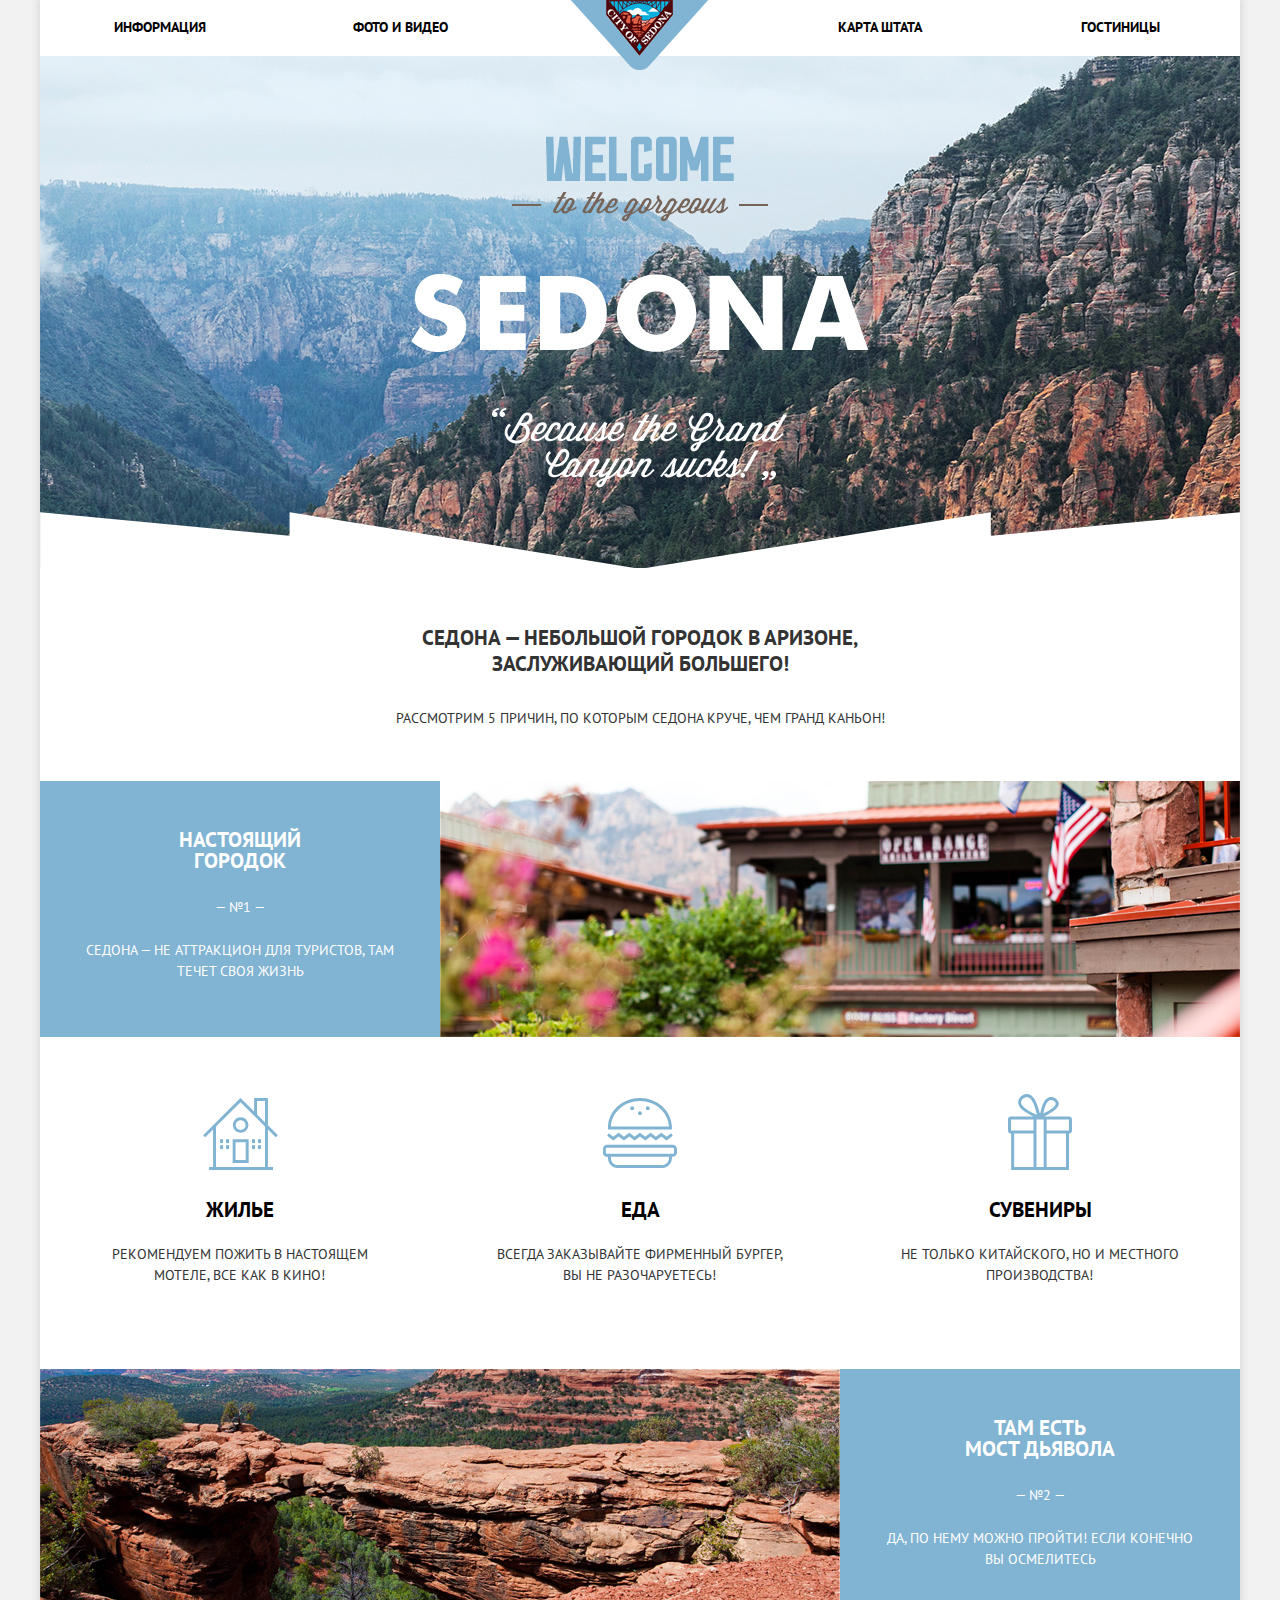
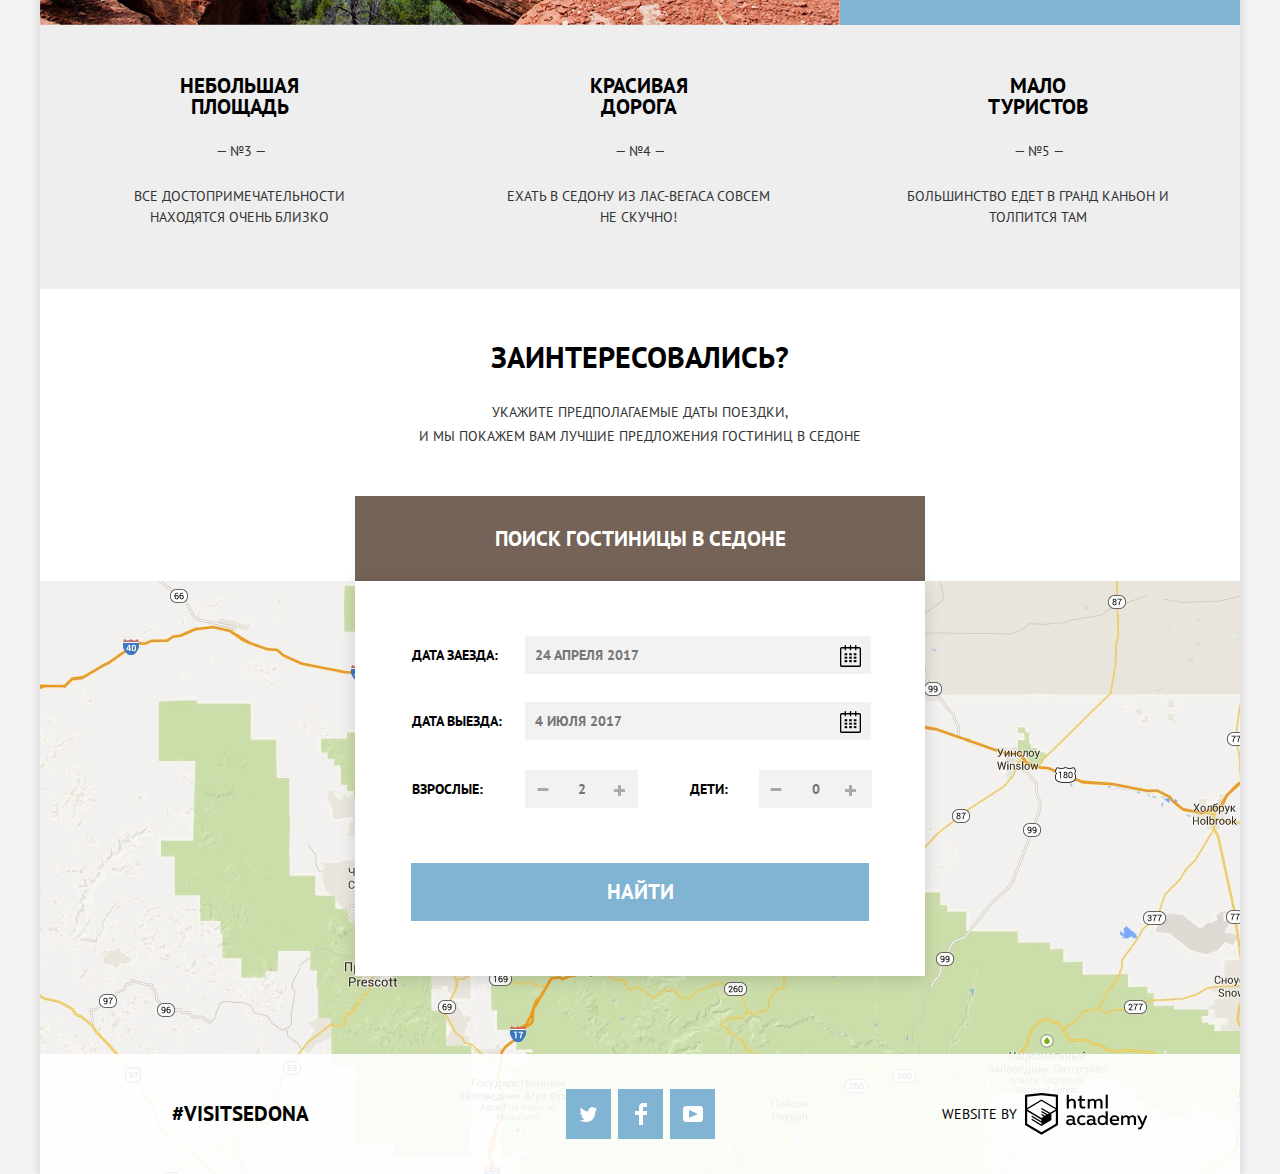
==== index.html @ ea25da1a "Пофиксил ошибки в оформлении контента." ====
<!DOCTYPE html>
<html lang="ru">
  <head>
    <meta charset="utf-8">
    <title>HTML Academy: Седона</title>
    <link href="css/normalize.css" rel="stylesheet">
    <link href="css/style.css" rel="stylesheet">
    <link href="https://fonts.googleapis.com/css?family=PT+Sans:400,700&amp;subset=cyrillic" rel="stylesheet">
  </head>
  <body>
    <div class="container">
      <header class="main-header">
        <div class="main-logo">
          <img src="img/logo.png" width="138" height="70" alt="Логотип">
        </div>
        <nav class="main-navigation">
          <ul class="navigation">
            <li><a href="information.html">Информация</a></li>
            <li><a href="photos-videos.html">Фото и видео</a></li>
            <li><a href="map-of-states.html">Карта штата</a></li>
            <li><a href="inner.html">Гостиницы</a></li>
          </ul>
        </nav>
      </header>


      <main>
        <h1 class="visually-hidden">Страница приветсвия города Седона</h1>
        <div class="welcome-page">
          <img src="img/main-background.jpg" width="1200" height="513" alt="Седона">
        </div>

        <div class="appeal">
          <p>Седона — небольшой городок в Аризоне,
            заслуживающий большего!</p>
          <p class="five-reasons">Рассмотрим 5 причин, по которым Седона круче, чем гранд каньон!</p>
        </div>

        <section class="features-item">
          <h2 class="visually-hidden">Достоинства города</h2>
          <div class="feature-text">
            <h2 class="title">Настоящий городок</h2>
            <span class="number">— №1 —</span>
            <p>Седона — не аттракцион для туристов, там течет своя жизнь</p>
          </div>
          <div class="feature-photo">
            <img src="img/district-photo.jpg" width="800" height="256" alt="Фото квартала">
          </div>
        </section>

        <section class="offer">
          <h2 class="visually-hidden">Предложения по проживанию в Седоне</h2>
          <ul class="offer-list">
            <li class="offer-item offer-item-living">
              <h2 class="title">Жилье</h2>
              <p class="recomended-item-text">Рекомендуем пожить в настоящем мотеле, все как в кино!</p>
            </li>
            <li class="offer-item offer-item-food">
              <h2 class="title">Еда</h2>
              <p class="recomended-item-text">Всегда заказывайте фирменный бургер, вы не разочаруетесь!</p>
            </li>
            <li class="offer-item offer-item-souvenir">
              <h2 class="title">Сувениры</h2>
              <p class="recomended-item-text">Не только китайского, но и местного производства! </p>
            </li>
          </ul>
        </section>

        <section class="features-item">
          <h2 class="visually-hidden">Достоинства города</h2>
          <div class="feature-photo">
            <img src="img/mountain.jpg" width="800" height="256" alt="Фото Каньона">
          </div>
          <div class="feature-text">
            <h2 class="title">Там есть<br> мост дьявола</h2>
            <span class="number">— №2 —</span>
            <p>Да, по нему можно пройти! Если конечно вы осмелитесь</p>
          </div>
        </section>

        <section class="feature-item-list">
          <h2 class="visually-hidden">Достоинства города</h2>
          <ul class="feature-list">
            <li class="feature-item">
              <h2 class="title">Небольшая площадь</h2>
              <span class="number">— №3 —</span>
              <p>Все достопримечательности находятся очень близко</p>
            </li>
            <li class="feature-item">
              <h2 class="title">Красивая дорога</h2>
              <span class="number">— №4 —</span>
              <p>Ехать в Седону из Лас-Вегаса совсем не скучно!</p>
            </li>
            <li class="feature-item">
              <h2 class="title">Мало туристов</h2>
              <span class="number">— №5 —</span>
              <p>Большинство едет в Гранд Каньон и толпится там</p>
            </li>
          </ul>
        </section>

        <section class="search-form">
          <h2 class="visually-hidden">Форма поиска гостиницы</h2>
          <div class="appeal-text">
            <span class="text">Заинтересовались?</span>
            <p class="date-for-search">
              Укажите предполагаемые даты поездки,<br> и мы покажем вам лучшие предложения гостиниц в Седоне
            </p>
          </div>
          <button class="search-button" type="submit">
            Поиск гостиницы в седоне
          </button>
          <form class="modal-form" action="http://echo.htmlacademy.ru" method="post">
            <label for="arrivel"><span class="arrivel-time"></span>Дата заезда:</label>
            <input type="text" name="arrivel-time" id="arrivel" placeholder="24 Апреля 2017">
            <label for="departure"><span class="departure-time"></span>Дата выезда:</label>
            <input type="text" name="departure-time" id="departure" placeholder="4 Июля 2017">
            <label for="adults"><span class="minus"></span><span class="plus"></span>Взрослые:</label>
            <input class="field-number" type="text" name="adults" id="adults" placeholder="2">
            <label for="children"><span class="minus children-minus"></span><span class="plus children-plus"></span>Дети:</label>
            <input class="field-number" type="text" name="children" id="children" placeholder="0">
            <button class="modal-button" type="submit">Найти</button>
          </form>
        </section>
      </main>


      <footer class="footer-page">
        <section class="footer-content">
          <h2 class="visually-hidden">Информация о нас</h2>
          <div class="map">
            <img src="img/map.jpg" width="1200" height="512" alt="Карта местоположения">
          </div>
          <div class="footer-social">
            <span class="hashtag">
              <a href="#">#VISITSEDONA</a>
            </span>
            <ul class="footer-social-list">
              <li class="social-button social-button-twitter">
                <a href="#">
                  <span class="visually-hidden">Твитер</span>
                </a></li>
              <li class="social-button social-button-facebook">
                <a href="#">
                  <span class="visually-hidden">Фейсбук</span>
                </a>
              </li>
              <li class="social-button social-button-youtube">
                <a href="#">
                  <span class="visually-hidden">Ютьюб</span>
                </a>
              </li>
            </ul>
            <div class="footer-copyright">
              <span class="copyright">website by</span>
              <a class="footer-logo" href="http://htmlacademy.ru"></a>
            </div>
          </div>
        </section>
      </footer>
    </div>
  </body>
</html>
---- css/style.css ----
body{
  margin: 0 auto;
  padding: 0;
  min-width: 1280px;

  font-size: 14px;
  line-height: 21px;
  color: #333333;
  font-weight: 400;
  font-family: "PT Sans", "Arial", sans-serif;
  text-transform: uppercase;

  background-color: #f2f2f2;
}

.container{
  margin: 0 auto;
  width: 1200px;

  background-color: #ffffff;
  box-shadow: 0 0 8px 2px rgba(0 ,0, 0, 0.1);
}

.title{
  font-size: 21px;
  color: #000000;
  font-weight: 700;
  font-family: "PT Sans", "Arial", sans-serif;
}

.visually-hidden{
  display: none;
}

img{
  width: 100%;
  height: auto;
}

.main-header{
  position: relative;
}

.main-logo{
  position: absolute;
  left: 50%;
  margin-left: -69px;
  z-index: 10;
}

.main-navigation{
  line-height: 26px;
  font-weight: 700;
}

.navigation{
  display: flex;
  margin: 0;
  padding: 0;

  list-style: none;
}

.navigation li{
  width: 20%;
  padding: 14px 0 16px;

  text-align: center;
}

.navigation li:nth-child(2){
   margin-right: 20%;
}

.navigation a{
  color: #000000;
  text-decoration: none;
}

.navigation a:hover{
  color: #81b3d2;
}

.navigation a:active{
  color: rgba(0, 0, 0, 0.3);
}

.welcome-page{
  position: relative;
  margin-bottom: 56px;
}

.welcome-page::before{
  position: absolute;
  content: "";
  width: 1200px;
  height: 57px;
  bottom: 0px;

  background-image: url("../img/background-main-mask.png");
  background-repeat: no-repeat;
}

.welcome-page img{
  display: block;
}

.appeal{
  width: 500px;
  margin: auto;

  font-size: 21px;
  line-height: 26px;
  font-weight: 700;
  text-align: center;
}

.appeal p{
  margin-bottom: 28px;
}

.appeal p:nth-child(2){
  margin-bottom: 50px;
}

.five-reasons{
  font-size: 14px;
  font-weight: 400;
}

.features-item{
  display: flex;
}

.feature-text{
  width: 400px;
  margin: 0 auto;

  font: inherit;
  color: #ffffff;
  text-align: center;

  background-color: #81b3d2;
  border-top: 1px solid transparent;
  border-bottom: 1px solid transparent;
}

.feature-text h2{
  margin-top: 47px;
  margin-left: 122px;
  margin-right: 122px;
  color: #ffffff;
}

.feature-text .number{
  display: inline-block;
  margin-top: 9px;
}

.feature-text p{
  margin-top: 22px;
  margin-left: 45px;
  margin-right: 45px;
}

.feature-photo img{
  display: block;
}

.feature-item-list{
  border: 1px solid transparent;
}

.offer-list{
  display: flex;
  justify-content: space-between;

  margin: 0;
  padding: 0;

  list-style: none;

}

.offer-item{
  width: 400px;
  text-align: center;
}

.offer-item h2{
  margin-top: 162px;
  margin-bottom: 24px;
}

.offer-item p{
  margin-bottom: 83px;
  margin-left: 54px;
  margin-right: 55px;
}

.offer-item-living{
  background-image: url("../img/offer-item-housing.svg");
  background-repeat: no-repeat;
  background-position: center 61px;
}

.offer-item-food{
  background-image: url("../img/offer-item-food.svg");
  background-repeat: no-repeat;
  background-position: center 61px;
}

.offer-item-souvenir{
  background-image: url("../img/offer-item-souvenir.svg");
  background-repeat: no-repeat;
  background-position: center 57px;
}

.feature-item-list{
  background-color: #eeeeee;
}

.feature-list{
  display: flex;
  margin: 0;
  padding: 0;
  list-style: none;
  text-align: center;
}

.feature-item{
  width: 400px;
}

.feature-item h2{
  margin-top: 49px;
  margin-bottom: 24px;
  margin-left: 128px;
  margin-right: 130px;
}

.feature-item p{
  margin-top: 24px;
  margin-bottom: 60px;
  margin-left: 62px;
  margin-right: 65px;
}

.search-form{
  position:relative;
}

.appeal-text{
  width: 500px;
  margin: 0 auto;
  padding-top: 50px;

  line-height: 24px;
  text-align: center;
}

.appeal-text .text{
  color: #000000;
  font-size: 30px;
  line-height: 36px;
  font-weight: 700;
}

.appeal-text p{
  margin-top: 25px;
  margin-bottom: 48px;
}

.search-button{
  width: 570px;
  margin-left: 315px;
  margin-right: 315px;
  padding-top: 32px;
  padding-bottom: 32px;

  color: #ffffff;
  font: inherit;
  font-size: 21px;
  font-weight: 700;
  text-transform: uppercase;

  border: none;
  background-color: #766357;
  cursor: pointer;
}

.search-button:hover{
  background-color: #604e43;
}

.search-button:active{
  color: rgba(255, 255, 255, 0.3);

  background-color: #503e33;
}

.modal-form{
  position: absolute;
  left: 315px;
  z-index: 10;
  width: 570px;
  margin: 0 auto;

  color: #000000;
  line-height: 26px;
  font-weight: 700;

  background-color: #ffffff;
  box-shadow: 0 3px 15px 0 rgba(0, 0, 0, 0.15);
}

.modal-form input{
  box-sizing: border-box;
  width: 346px;
  height: 38px;
  padding: 5px 45px 6px 10px;
  font-size: 14px;
  color: #000000;
  font-weight: 700;
  line-height: 26px;
  font-family: "PT Sans", "Arial", sans-serif;
  text-transform: uppercase;

  border: none;
  background-color: #f2f2f2;

}

.modal-form input:hover{
  background-color: #ebebeb;
}

.modal-form input:focus{
  outline: 2px solid #e5e5e5;
  background-color: #ffffff;
}

.modal-form .field-number{
  width: 113px;
  padding-right: 37px;
  padding-left: 37px;
  text-align: center;
}

.modal-form label{
  box-sizing: border-box;
  position: relative;
  display: inline-block;
  width: 109px;

  margin-left: 57px;
}

.modal-form label:nth-of-type(4){
  width: 65px;
  margin-left: 48px;

}

.modal-form input:nth-of-type(1){
  margin-top: 55px;
  margin-bottom: 28px;
}

.modal-form input:nth-of-type(4){
  margin-top: 30px;
  margin-bottom: 55px;
}

.minus{
  position: absolute;
  top: 12px;
  left: 125px;
  display: inline-block;
  width: 13px;
  height: 13px;

  background-image: url("../img/minus.png");
  background-repeat: no-repeat;
  cursor: pointer;
}

.plus{
  position: absolute;
  top: 9px;
  left: 202px;
  display: inline-block;
  width: 13px;
  height: 13px;

  background-image: url("../img/plus.png");
  background-repeat: no-repeat;
  cursor: pointer;
}

.minus:hover{
  background-image: url("../img/minus-hover.png");
  background-repeat: no-repeat;
}

.plus:hover{
  background-image: url("../img/plus-hover.png");
  background-repeat: no-repeat;
}

.minus:active{
  background-image: url("../img/minus-active.png");
  background-repeat: no-repeat;
}

.plus:active{
  background-image: url("../img/plus-active.png");
  background-repeat: no-repeat;
}

.children-minus{
  left: 80px;
}

.children-plus{
  left: 155px;
}

.modal-button{
  width: 458px;
  height: 58px;
  margin-left: 56px;
  margin-right: 55px;
  margin-bottom: 55px;
    
  color: #ffffff;
  font: inherit;
  font-size: 21px;
  line-height: 26px;
  font-weight: 700;
  text-transform: uppercase;
  text-align: center;

  border: none;
  background-color: #81b3d2;
  cursor: pointer;
}

.modal-button:hover{
  background-color: #669ec0;
}

.modal-button:active{
  color: rgba(255, 255, 255, 0.3);
  background-color: #5496bd;
}

.arrivel-time,
.departure-time{
  position: absolute;
  display: inline-block;
  width: 23px;
  height: 23px;
  left: 428px;
  top: 15%;

  background-image: url("../img/calendar.svg");
  background-repeat: no-repeat;
  cursor: pointer;
}

.arrivel-time:hover,
.departure-time:hover{
  background-image: url("../img/calendar-hover.svg");
  background-repeat: no-repeat;
}

.arrivel-time:active,
.departure-time:active{
  background-image: url("../img/calendar-active.svg");
  background-repeat: no-repeat;
}


.footer-content{
  position: relative;
  line-height: 26px;
}

.map img{
  display: block;
}

.footer-social{
  position: absolute;
  bottom: 0;
  width: 1200px;
  display: flex;
  padding-top: 35px;
  padding-bottom: 35px;

  background-color: rgba(255, 255, 255, 0.9);
}

.footer-social-inner{
  position: static;
}

.hashtag{
  padding-top: 12px;
  margin-left: 132px;
}

.hashtag a{
  color: #000000;
  font-size: 21px;
  font-weight: 700;
  text-decoration: none;
}

.footer-social-list{
  display: flex;
  margin: 0;
  padding: 0;
  margin-left: 257px;

  text-align: center;
  list-style: none;
}

.social-button{
  width: 45px;
  height: 50px;

  background-color: #81b3d2;
  cursor: pointer;
}

.social-button-twitter{
  background-image: url("../img/twitter-icon.svg");
  background-repeat: no-repeat;
  background-position: 50% 50%;
}

.social-button-facebook{
  margin-left: 7px;
  background-image: url("../img/fb-icon.svg");
  background-repeat: no-repeat;
  background-position: 50% 50%;
}

.social-button-youtube{
  margin-left: 7px;
  background-image: url("../img/youtube-icon.svg");
  background-repeat: no-repeat;
  background-position: 50% 50%;
}

.social-button:hover{
  background-color: #669ec0;
}

.social-button-twitter:active{
  background-color: #5496bd;
  background-image: url("../img/twitter-icon-push.svg");
  background-repeat: no-repeat;
  background-position: 50% 50%;
}

.social-button-facebook:active{
  background-color: #5496bd;
  background-image: url("../img/fb-icon-push.svg");
  background-repeat: no-repeat;
  background-position: 50% 50%;
}

.social-button-youtube:active{
  background-color: #5496bd;
  background-image: url("../img/youtube-icon-push.svg");
  background-repeat: no-repeat;
  background-position: 50% 50%;
}

.footer-copyright{
  display: flex;
  margin-left: 227px;

  align-items: center;
}

.footer-social-list a{
  margin-right: 10px;

  color: #000000;
  text-decoration: none;
}

.copyright{
  display: inline-block;

  color: #000000;
  font-size: 14px;
}

.footer-logo{
  display: inline-block;
  width: 122px;
  height: 42px;
  margin-left: 8px;

  background-image: url("../img/logo-footer.svg");
  background-repeat: no-repeat;
}

.footer-logo:hover{
  background-image: url("../img/logo-footer-hover.svg");
  background-repeat: no-repeat;
}

.footer-logo:active{
  background-image: url("../img/logo-footer-active.svg");
  background-repeat: no-repeat;
}

.main-navigation-current{
  color: #766357;
}

.filter-form{
  display: flex;
  padding-top: 27px;

  color: #ffffff;

  background-color: #47769f;
  background-image: url("../img/filter-background.jpg");
  background-position: 0 0;
  background-repeat: no-repeat;
}

.filter{
  margin: 0;
  padding: 0;
  margin-bottom: 7px;
    
  border: none;
}

.filter-infrasructure{
  width: 155px;
  margin-left: 71px;
}

.filter-living{
  width: 155px;
  margin-left: 100px;
}

.filter-price{
  width: 320px;
  margin-left: 330px;
}

.filter ul{
  margin: 0;
  padding: 0;
  margin-top: 10px;
/* margin-bottom: 28px;*/

  list-style: none;
}

.filter-infrastructure-option{
  position: relative;
  margin-bottom: 21px;
}

.filter-infrastructure-option input[type="checkbox"]{
  display: none;
}

.filter-infrastructure-option label{
  display: inline-block;
  height: 25px;
  padding-left: 40px;
  
  background-image: url("../img/checkbox-off.svg");
  background-repeat: no-repeat;
    
  cursor: pointer;
}

.filter-infrastructure-option input[type="checkbox"]:checked + label{
  background-image: url("../img/checkbox-on.svg");
  background-repeat: no-repeat;
}

.filter-infrastructure-option input[disabled] + label{
  background-image: url("../img/checkbox-off-disabled.svg");
  background-repeat: no-repeat; 
}

.filter-title{
  margin-bottom: 14px;
  font-size: 16px;
  font-weight: 700;
}

.filter-price .filter-title{
    margin-bottom: 10px;
}

.range-max-min{
  box-sizing: border-box;
  width: 318px;
  height: 36px;
  margin-bottom: 17px;
  font-size: 0;

  border: 2px solid #ffffff;
  border-radius: 2px;
    
  background-image: url("../img/range-line-border.png");
  background-repeat: no-repeat;
  background-position: center center;
}

.range-max-min label{
  box-sizing: border-box;
  width: 90px;
  padding-left: 64px;
  padding-right: 5px;
  text-transform: uppercase;
  font-size: 14px;
  line-height: 21px;
  color: #ffffff;
  font-family: "PT Sans", "Arial", sans-serif;

  cursor: pointer;
}

.range-max-min label:nth-of-type(2){
  padding-left: 55px;
}

.range-max-min input{
  box-sizing: border-box;
  width: 70px;
  height: 36px;
  padding-right: 8px;

  font-size: 14px;
  line-height: 21px;
  color: #ffffff;
  font-family: "PT Sans", "Arial", sans-serif;

  background-color: transparent;
  border: none;
  outline: none;
}

.range-control{
  position: relative;
  margin-top: 21px;
}

.range-line-full{  
  height: 2px;

  background-color: rgba(255, 255, 255, 0.3);
}

.range-line{
  width: 252px;
  height: 2px;

  background-color: #ffffff; 
}

.range-toggle{
  position: absolute;
  top: -9px;  
  width: 4px;
  height: 4px;
   
  background-color: #ababab;
  border: 8px solid #ffffff;
  border-radius: 50%;
  box-shadow: 0 2px 1px 0 rgda(0, 1, 1, 0.2);
  
  cursor: pointer;
}

.range-toggle-max{
  left: 252px;
}

.range-toggle-min:hover{
  top: -10px;
    
  border: 9px solid #ffffff;
}

.range-toggle-max:hover{
  top: -10px;
    
  border: 9px solid #ffffff;
}

.range-button{
  width: 137px;
  height: 36px;
  margin-left: 84px;
  margin-top: 31px;
  font-size: 14px;
  line-height: 21px;
  color: #ffffff;
  text-transform: uppercase;
  border-radius: 2px;
  cursor: pointer;

  border: 2px solid #ffffff;
  background-color: transparent;
}

.range-button:hover{
  color: #000000;

  background-color: #ffffff;
}

.founded{
  margin-right: 45px;
  color: #000000;
  font-size: 21px;
  line-height: 26px;
  font-weight: 700;
}

.sorting{
  display: flex;
  padding-top: 30px;
  padding-bottom: 16px;
  padding-left: 71px;
  padding-right: 70px;
}

.sort{
  margin-right: 39px;
  color: #000000;
  font-size: 12px;
  line-height: 18px;
}

.sorting-list{
  width: 290px;
  padding: 0;
  margin-top: 5px;
  margin-right: 453px;
    
  list-style: none;
}

.sorting-list li{
  display: inline-block;
  margin-right: 29px;
}

.sorting-list a{
  font-size: 12px;
  line-height: 18px;
  color: rgba(0, 0, 0, 0.3);
  text-decoration: none;

  border-bottom: 1px dashed #000000;
}

.sorting-list a:hover{
  color: #81b3d2;
  border-bottom: 1px dashed #81b3d2;
}

.sorting-list a:active{
  color: #000000;

  border: none;
}

.sorting-option-current{
  color: #81b3d2;
  font-size: 12px;
  line-height: 18px;
}

.arrows{
  margin-top: 10px;
  font-size: 7px;
  line-height: 8px;
}

.arrow-up,
.arrow-down{
  display: inline-block;
  width: 13px;
  height: 13px;
}

.arrow-up{
  margin-right: 7px;
  background-image: url("../img/icon-up-dir.svg");
  background-repeat: no-repeat;
  cursor: pointer;
}

.arrow-up:hover{
  background-image: url("../img/icon-up-dir-hover.svg");
  background-repeat: no-repeat;
}

.arrow-up:active{
  background-image: url("../img/icon-up-dir-active.svg");
  background-repeat: no-repeat;
}

.arrow-down-active{
  background-image: url("../img/icon-down-dir-active.svg");
  background-repeat: no-repeat;
}

.result-info{
  display: flex;
  padding: 30px 70px 30px 72px;
  border-bottom:1px solid #f2f2f2;
}

.result-description{
  display: flex;
  flex-direction: column;
  margin-right: 522px;
}

.housing span:first-child{
  display: inline-block;
  width: 112px;
}

.rating{
  display: flex;
  flex-direction: column;
  justify-content: space-between;
}

.rating p{
  text-align: center;
}

.rating-stars{
  margin-left: 3px;
  width: 110px;
  text-align: right;
}

.rating-stars span{
  display: inline-block;
  width: 20px;
  height: 20px;


  background-image: url("../img/icon-star.svg");
  background-repeat: no-repeat;
}

.result-photo img{
  display: block;
}

.result-photo{
  margin-right: 30px;
}

.top-line{
  border-top:1px solid #f2f2f2;
}

.hotel-name{
  margin-top: -5px;
  margin-bottom: 7px;
  font-size: 21px;
  line-height: 26px;
  font-weight: 700;

  cursor: pointer;
}

.hotel-name:hover{
  color: #81b3d2;
}

.hotel-name:active{
  color: rgba(0, 0, 0, 0.3);
}
.result-button{
  margin-top: 14px;
  font: inherit;
  color: #ffffff;
  font-weight: 700;
  text-transform: uppercase;

  border: none;
  cursor: pointer;
}

.more-detailed-button{
  margin-right: 2px;
  width: 110px;
  height: 27px;
  background-color: #81b3d2;
}

.more-detailed-button:hover{
  background-color: #669ec0;
}

.more-detailed-button:active{
  color: rgba(255, 255, 255, 0.3);
  background-color: #5496bd;
}

.book-it-button{
  width: 142px;
  height: 27px;
  background-color: #766357;
}

.book-it-button:hover{
  background-color: #604e43;
}

.book-it-button:active{
  color: rgba(255, 255, 255, 0.3);
  background-color: #503e33;
}

.rating-output{
  margin: 0;
  padding-top: 4px;
  padding-bottom: 4px;
    
  color: #666666;

  background-color: #f2f2f2;
}
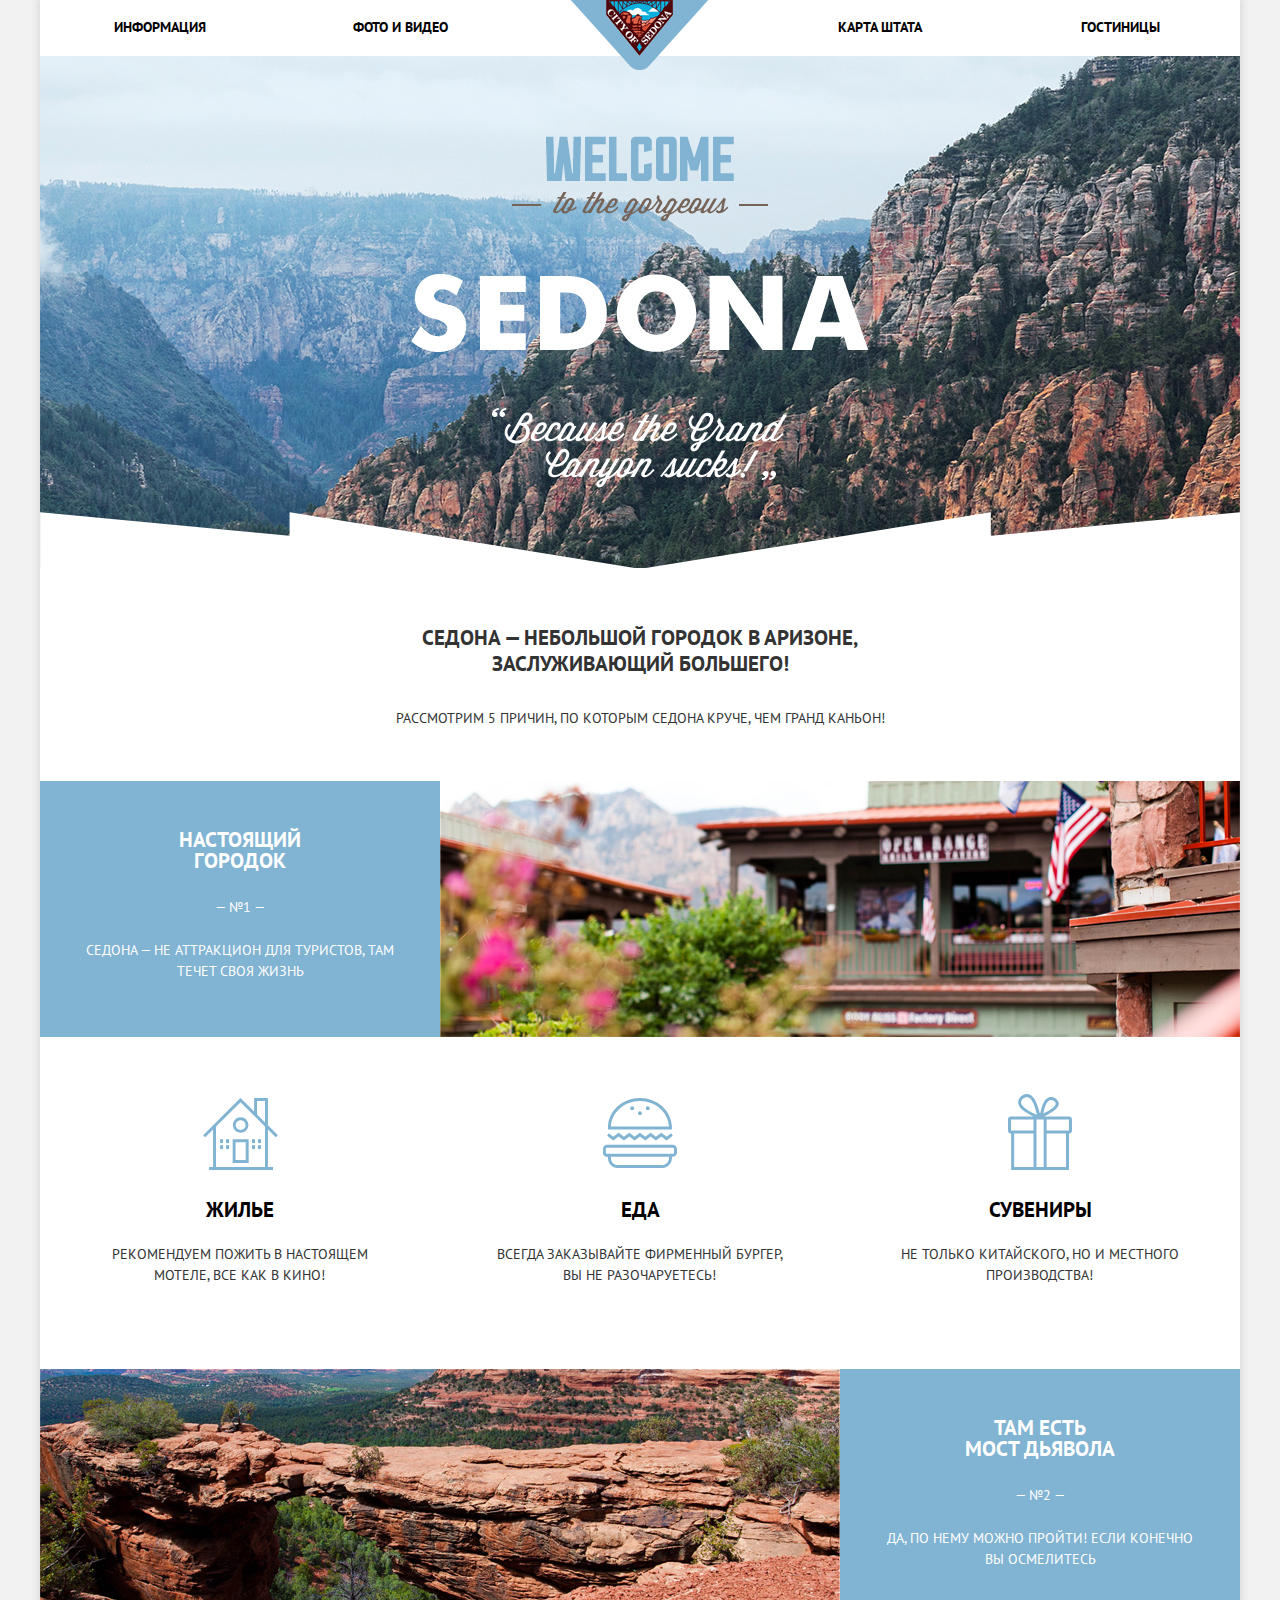
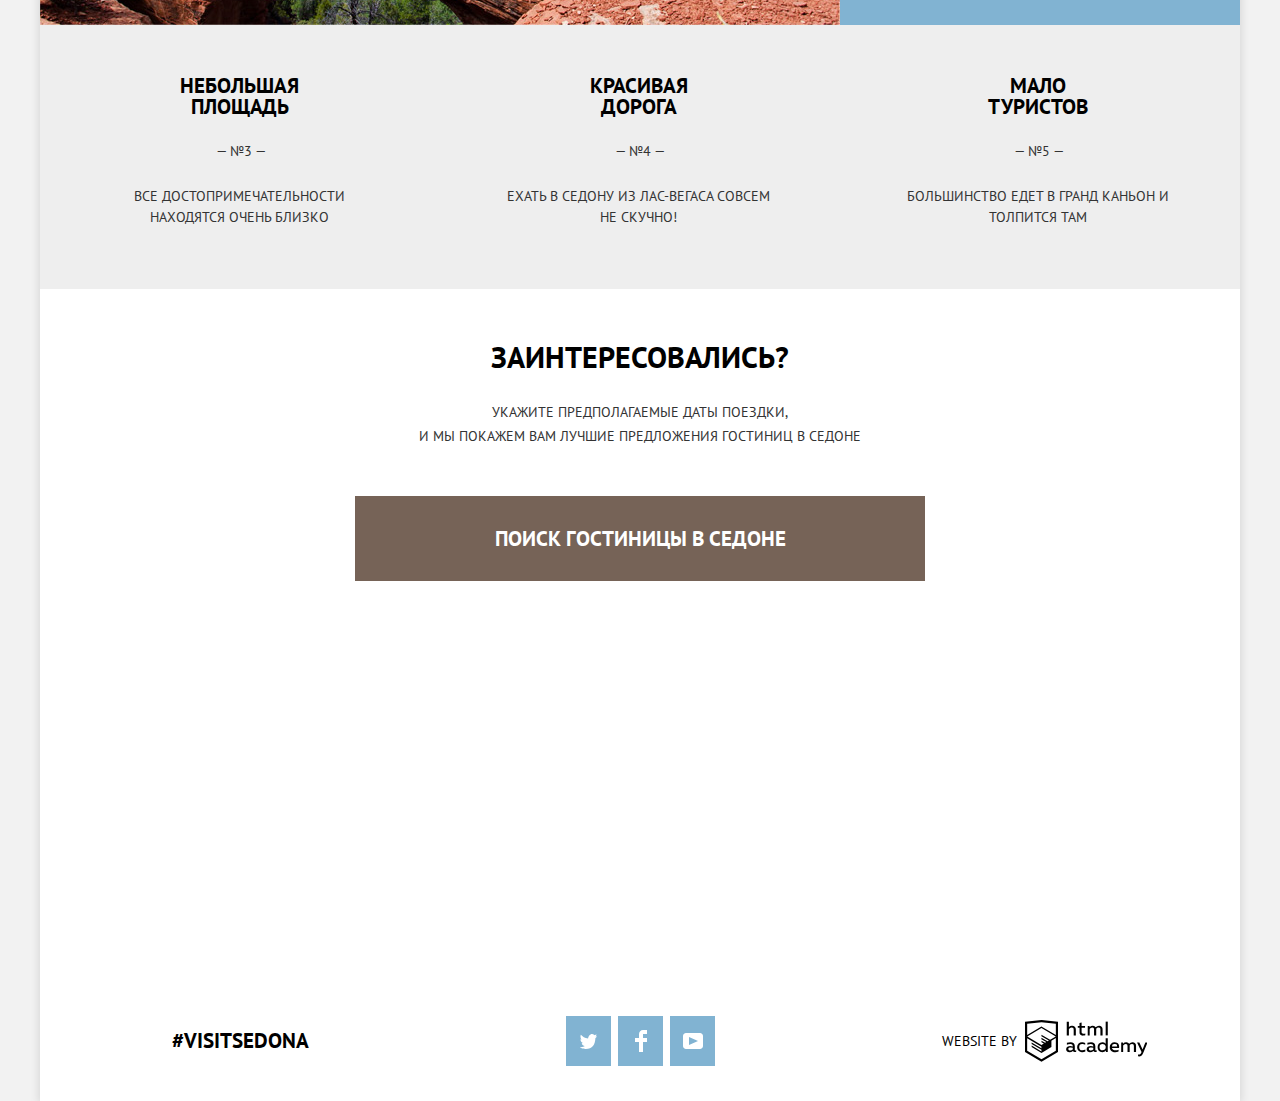
==== commit 9fcea8b3: "Оживление формы." ====
--- a/index.html
+++ b/index.html
@@ -4,8 +4,8 @@
     <meta charset="utf-8">
     <title>HTML Academy: Седона</title>
     <link href="css/normalize.css" rel="stylesheet">
+    <link href="https://fonts.googleapis.com/css?family=PT+Sans:400,700&amp;subset=cyrillic" rel="stylesheet">
     <link href="css/style.css" rel="stylesheet">
-    <link href="https://fonts.googleapis.com/css?family=PT+Sans:400,700&amp;subset=cyrillic" rel="stylesheet">
   </head>
   <body>
     <div class="container">
@@ -107,7 +107,7 @@
               Укажите предполагаемые даты поездки,<br> и мы покажем вам лучшие предложения гостиниц в Седоне
             </p>
           </div>
-          <button class="search-button" type="submit">
+          <button class="search-button" type="search">
             Поиск гостиницы в седоне
           </button>
           <form class="modal-form" action="http://echo.htmlacademy.ru" method="post">
@@ -129,7 +129,8 @@
         <section class="footer-content">
           <h2 class="visually-hidden">Информация о нас</h2>
           <div class="map">
-            <img src="img/map.jpg" width="1200" height="512" alt="Карта местоположения">
+            <iframe src="https://www.google.com/maps/embed?pb=!1m18!1m12!1m3!1d705439.1175289777!2d-112.11779517919268!3d34.78065554983037!2m3!1f0!2f0!3f0!3m2!1i1024!2i768!4f13.1!3m3!1m2!1s0x872da132f942b00d%3A0x5548c523fa6c8efd!2z0KHQtdC00L7QvdCwLCDQkNGA0ZbQt9C-0L3QsCA4NjMzNiwg0KHQv9C-0LvRg9GH0LXQvdGWINCo0YLQsNGC0Lgg0JDQvNC10YDQuNC60Lg!5e0!3m2!1suk!2sua!4v1504711362908" width="1200" height="512" frameborder="0" style="border:0" allowfullscreen alt="Карта местоположения">
+            </iframe>
           </div>
           <div class="footer-social">
             <span class="hashtag">
@@ -159,5 +160,6 @@
         </section>
       </footer>
     </div>
+    <script src="js/script.js"></script> 
   </body>
 </html>
--- a/css/style.css
+++ b/css/style.css
@@ -28,8 +28,13 @@
   font-family: "PT Sans", "Arial", sans-serif;
 }
 
-.visually-hidden{
-  display: none;
+.visually-hidden {
+  position: absolute;
+  clip: rect(0 0 0 0);
+  width: 1px;
+  height: 1px;
+  margin: -1px;
+  …
 }
 
 img{
@@ -299,6 +304,40 @@
   background-color: #503e33;
 }
 
+@keyframes movingButton{
+  0%{
+    transform: translateX(-1000px);
+  }
+  80%{
+    transform: translateX(20px);
+  }
+  100%{
+    transform: translateX(0);
+  }
+}
+
+@keyframes shakingButton {
+  0%,
+  100% {
+    transform: translateX(0);
+  }
+
+  10%,
+  30%,
+  50%,
+  70%,
+  90% {
+    transform: translateX(-10px);
+  }
+
+  20%,
+  40%,
+  60%,
+  80% {
+    transform: translateX(10px);
+  }
+}
+
 .modal-form{
   position: absolute;
   left: 315px;
@@ -312,6 +351,18 @@
 
   background-color: #ffffff;
   box-shadow: 0 3px 15px 0 rgba(0, 0, 0, 0.15);
+  display: none;
+}
+
+.modal-form-show{
+  display: block;
+  animation-name: movingButton;
+  animation-duration: 1.5s;
+}
+
+.modal-form-error{
+  animation-name: shakingButton;
+  animation-duration: 2s;  
 }
 
 .modal-form input{
@@ -872,12 +923,12 @@
   color: rgba(0, 0, 0, 0.3);
   text-decoration: none;
 
-  border-bottom: 1px dashed #000000;
+  border-bottom: 1px dotted #81b3d2;
 }
 
 .sorting-list a:hover{
   color: #81b3d2;
-  border-bottom: 1px dashed #81b3d2;
+  border-bottom: 1px dotted #81b3d2;
 }
 
 .sorting-list a:active{
@@ -1043,11 +1094,11 @@
 
 .rating-output{
   margin: 0;
-  padding-top: 4px;
-  padding-bottom: 4px;
+  padding-top: 3px;
+  padding-bottom: 3px;
     
   color: #666666;
-
+  
   background-color: #f2f2f2;
 }
 
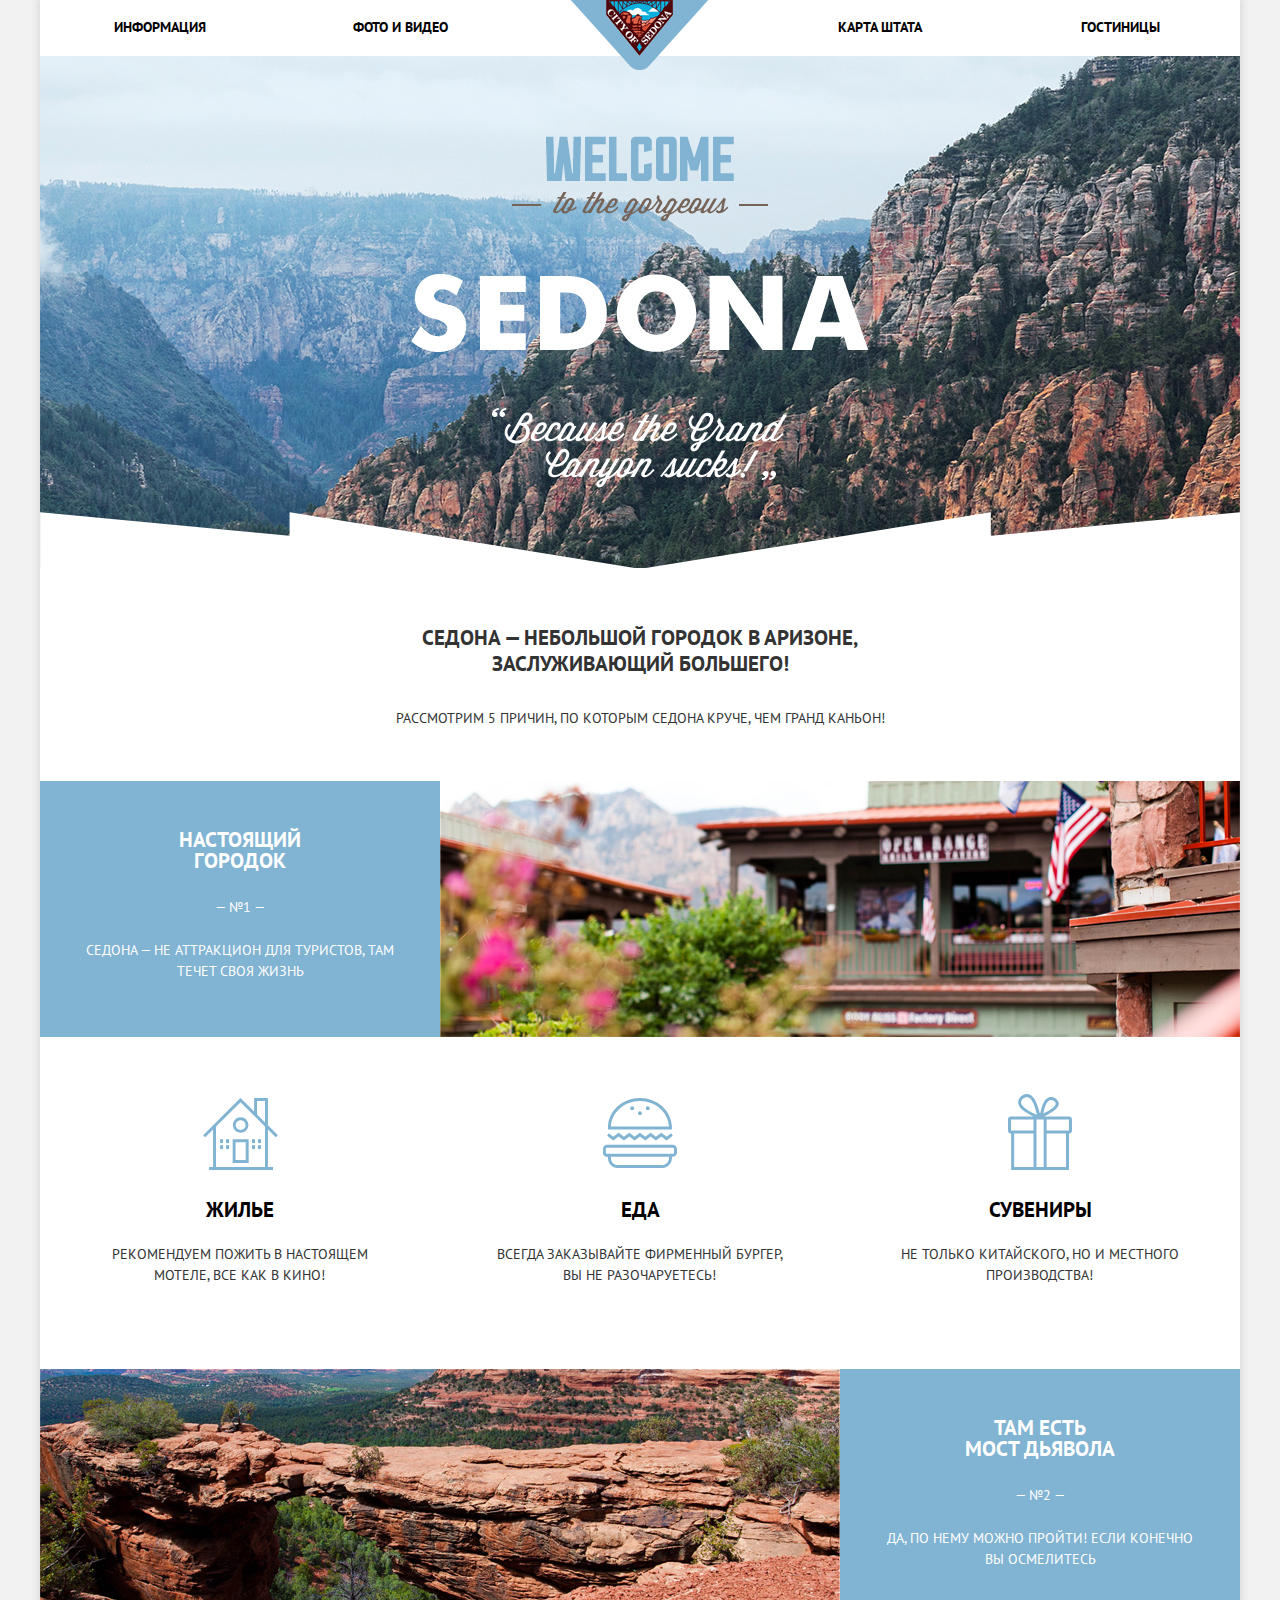
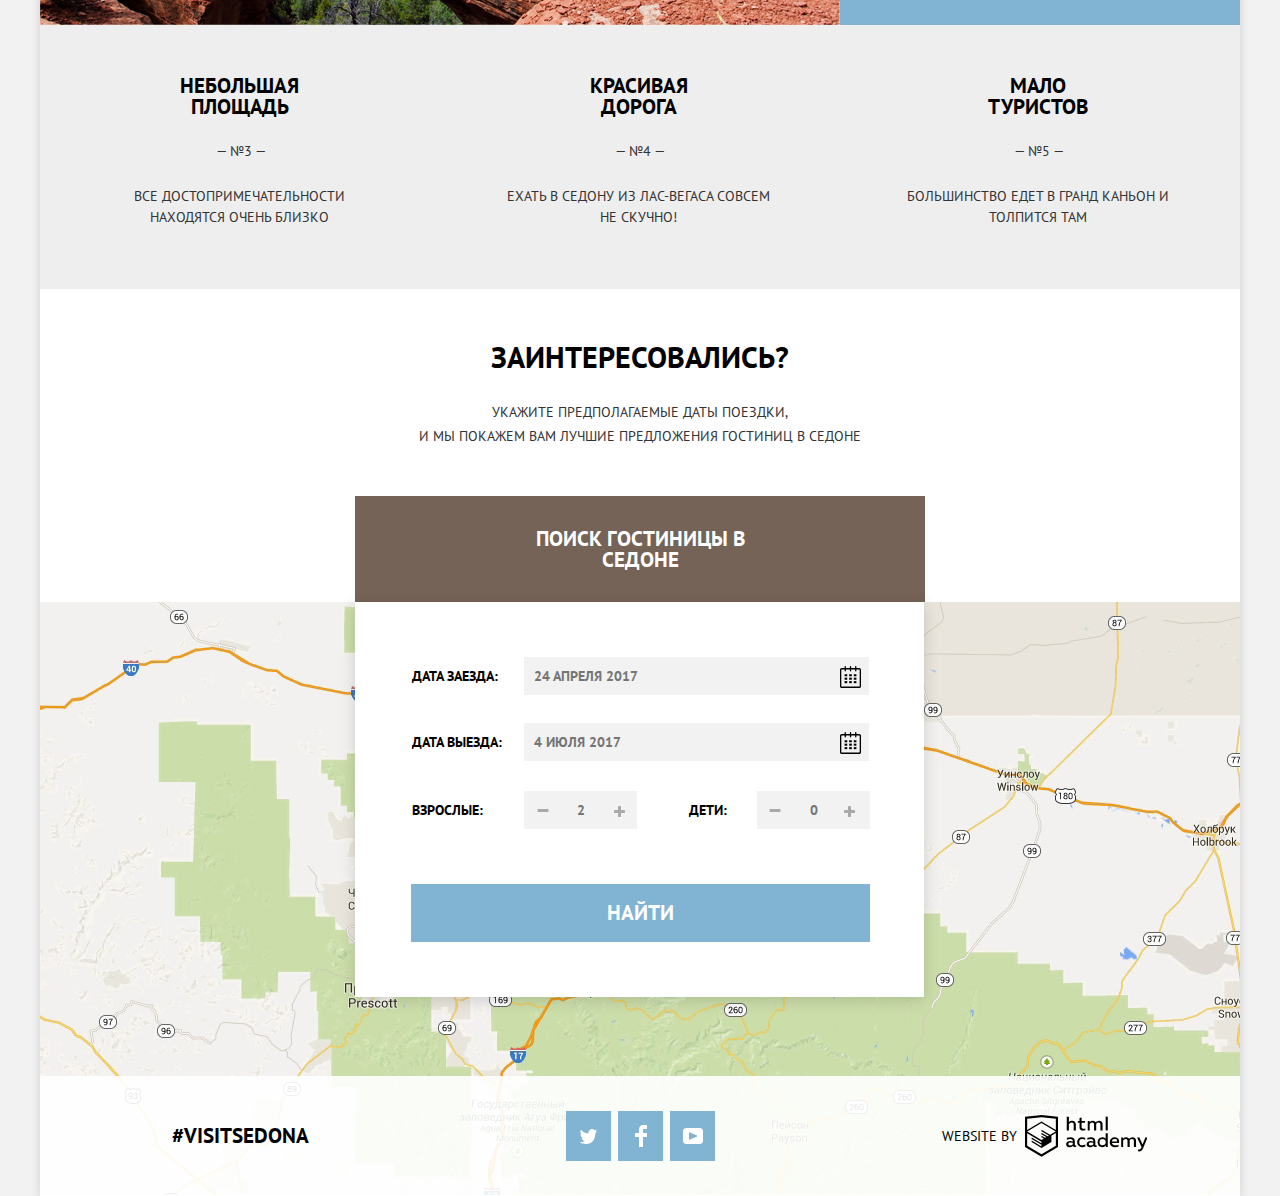
==== commit 3d9a4705: "Изменил ширину кнопок с width на padding" ====
--- a/index.html
+++ b/index.html
@@ -107,10 +107,10 @@
               Укажите предполагаемые даты поездки,<br> и мы покажем вам лучшие предложения гостиниц в Седоне
             </p>
           </div>
-          <button class="search-button" type="search">
+          <button class="search-button" type="button">
             Поиск гостиницы в седоне
           </button>
-          <form class="modal-form" action="http://echo.htmlacademy.ru" method="post">
+          <form class="modal-form modal-form-show" action="http://echo.htmlacademy.ru" method="post">
             <label for="arrivel"><span class="arrivel-time"></span>Дата заезда:</label>
             <input type="text" name="arrivel-time" id="arrivel" placeholder="24 Апреля 2017">
             <label for="departure"><span class="departure-time"></span>Дата выезда:</label>
@@ -129,7 +129,7 @@
         <section class="footer-content">
           <h2 class="visually-hidden">Информация о нас</h2>
           <div class="map">
-            <iframe src="https://www.google.com/maps/embed?pb=!1m18!1m12!1m3!1d705439.1175289777!2d-112.11779517919268!3d34.78065554983037!2m3!1f0!2f0!3f0!3m2!1i1024!2i768!4f13.1!3m3!1m2!1s0x872da132f942b00d%3A0x5548c523fa6c8efd!2z0KHQtdC00L7QvdCwLCDQkNGA0ZbQt9C-0L3QsCA4NjMzNiwg0KHQv9C-0LvRg9GH0LXQvdGWINCo0YLQsNGC0Lgg0JDQvNC10YDQuNC60Lg!5e0!3m2!1suk!2sua!4v1504711362908" width="1200" height="512" frameborder="0" style="border:0" allowfullscreen alt="Карта местоположения">
+            <iframe src="https://www.google.com/maps/embed?pb=!1m18!1m12!1m3!1d705439.1175289777!2d-112.11779517919268!3d34.78065554983037!2m3!1f0!2f0!3f0!3m2!1i1024!2i768!4f13.1!3m3!1m2!1s0x872da132f942b00d%3A0x5548c523fa6c8efd!2z0KHQtdC00L7QvdCwLCDQkNGA0ZbQt9C-0L3QsCA4NjMzNiwg0KHQv9C-0LvRg9GH0LXQvdGWINCo0YLQsNGC0Lgg0JDQvNC10YDQuNC60Lg!5e0!3m2!1suk!2sua!4v1504711362908" width="1200" height="586" style="border:0" allowfullscreen>
             </iframe>
           </div>
           <div class="footer-social">
@@ -154,7 +154,7 @@
             </ul>
             <div class="footer-copyright">
               <span class="copyright">website by</span>
-              <a class="footer-logo" href="http://htmlacademy.ru"></a>
+              <a class="footer-logo" href="https://htmlacademy.ru/intensive/htmlcss"></a>
             </div>
           </div>
         </section>
--- a/css/style.css
+++ b/css/style.css
@@ -277,11 +277,12 @@
 }
 
 .search-button{
-  width: 570px;
   margin-left: 315px;
   margin-right: 315px;
   padding-top: 32px;
   padding-bottom: 32px;
+  padding-left: 140px;
+  padding-right: 140px;
 
   color: #ffffff;
   font: inherit;
@@ -342,7 +343,7 @@
   position: absolute;
   left: 315px;
   z-index: 10;
-  width: 570px;
+  width: 569px;
   margin: 0 auto;
 
   color: #000000;
@@ -367,7 +368,7 @@
 
 .modal-form input{
   box-sizing: border-box;
-  width: 346px;
+  width: 345px;
   height: 38px;
   padding: 5px 45px 6px 10px;
   font-size: 14px;
@@ -379,7 +380,6 @@
 
   border: none;
   background-color: #f2f2f2;
-
 }
 
 .modal-form input:hover{
@@ -402,15 +402,14 @@
   box-sizing: border-box;
   position: relative;
   display: inline-block;
-  width: 109px;
+  width: 108px;
 
   margin-left: 57px;
 }
 
 .modal-form label:nth-of-type(4){
-  width: 65px;
+  width: 64px;
   margin-left: 48px;
-
 }
 
 .modal-form input:nth-of-type(1){
@@ -478,10 +477,8 @@
 }
 
 .modal-button{
-  width: 458px;
-  height: 58px;
+  padding: 16px 196px;
   margin-left: 56px;
-  margin-right: 55px;
   margin-bottom: 55px;
     
   color: #ffffff;
@@ -532,14 +529,13 @@
   background-repeat: no-repeat;
 }
 
-
 .footer-content{
   position: relative;
   line-height: 26px;
 }
 
-.map img{
-  display: block;
+.map{
+  background: url("../img/map.jpg") no-repeat;
 }
 
 .footer-social{
@@ -549,7 +545,6 @@
   display: flex;
   padding-top: 35px;
   padding-bottom: 35px;
-
   background-color: rgba(255, 255, 255, 0.9);
 }
 
@@ -859,12 +854,12 @@
 }
 
 .range-button{
-  width: 137px;
-  height: 36px;
+  box-sizing: border-box;
+  padding: 5px 33px;
   margin-left: 84px;
   margin-top: 31px;
-  font-size: 14px;
-  line-height: 21px;
+    
+  font: inherit;
   color: #ffffff;
   text-transform: uppercase;
   border-radius: 2px;
@@ -1062,9 +1057,8 @@
 }
 
 .more-detailed-button{
-  margin-right: 2px;
-  width: 110px;
-  height: 27px;
+  margin-right: 3px;
+  padding: 3px 16px 3px 17px;
   background-color: #81b3d2;
 }
 
@@ -1078,8 +1072,7 @@
 }
 
 .book-it-button{
-  width: 142px;
-  height: 27px;
+  padding: 3px 16px 3px 17px;
   background-color: #766357;
 }
 
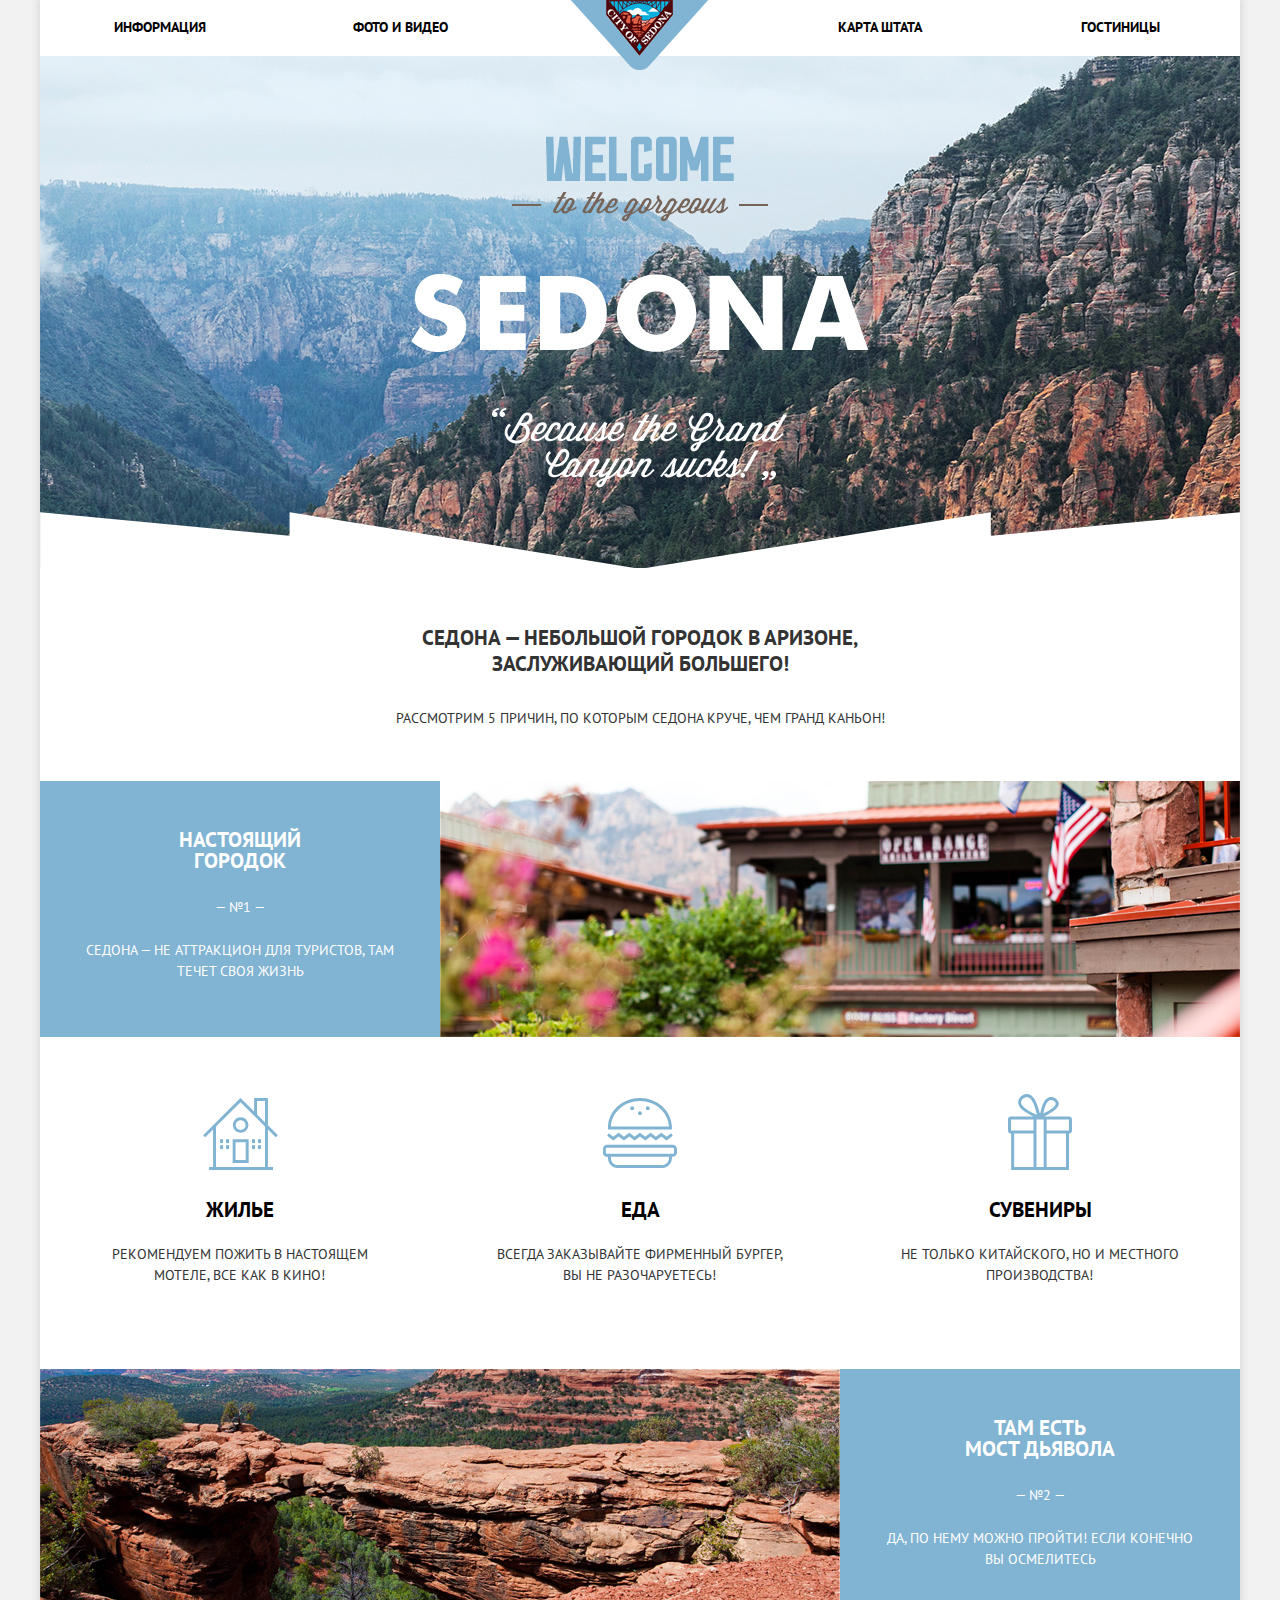
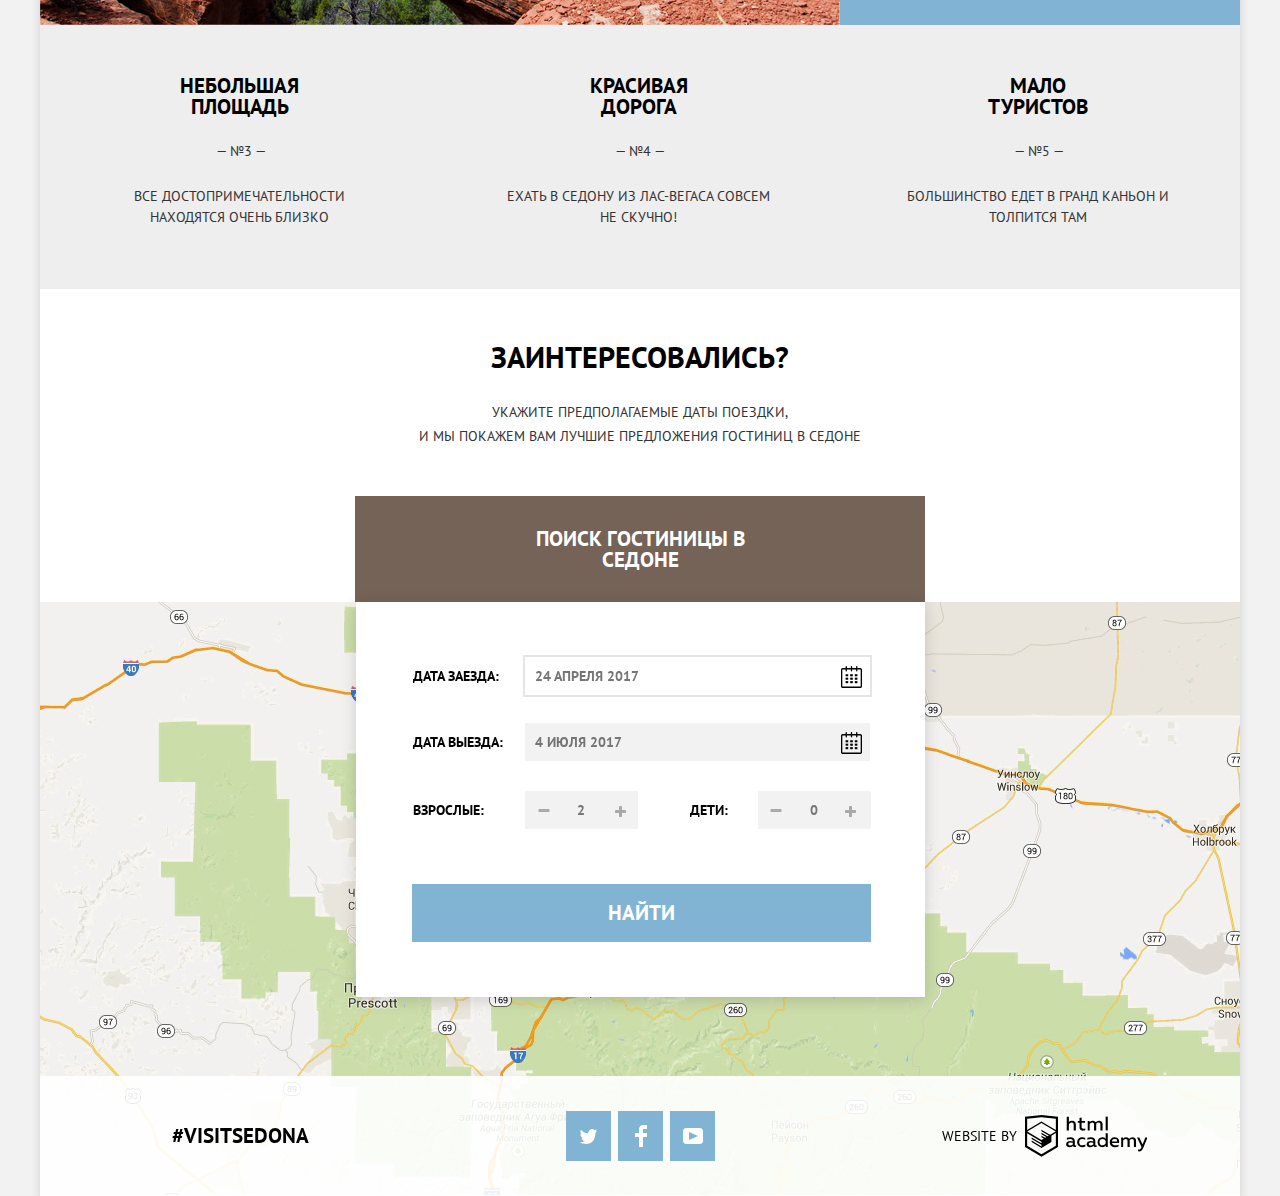
==== commit 118aef7d: "Финальная_версия" ====
--- a/index.html
+++ b/index.html
@@ -5,7 +5,7 @@
     <title>HTML Academy: Седона</title>
     <link href="css/normalize.css" rel="stylesheet">
     <link href="https://fonts.googleapis.com/css?family=PT+Sans:400,700&amp;subset=cyrillic" rel="stylesheet">
-    <link href="css/style.css" rel="stylesheet">
+    <link href="css/style.min.css" rel="stylesheet">
   </head>
   <body>
     <div class="container">
@@ -129,7 +129,7 @@
         <section class="footer-content">
           <h2 class="visually-hidden">Информация о нас</h2>
           <div class="map">
-            <iframe src="https://www.google.com/maps/embed?pb=!1m18!1m12!1m3!1d705439.1175289777!2d-112.11779517919268!3d34.78065554983037!2m3!1f0!2f0!3f0!3m2!1i1024!2i768!4f13.1!3m3!1m2!1s0x872da132f942b00d%3A0x5548c523fa6c8efd!2z0KHQtdC00L7QvdCwLCDQkNGA0ZbQt9C-0L3QsCA4NjMzNiwg0KHQv9C-0LvRg9GH0LXQvdGWINCo0YLQsNGC0Lgg0JDQvNC10YDQuNC60Lg!5e0!3m2!1suk!2sua!4v1504711362908" width="1200" height="586" style="border:0" allowfullscreen>
+            <iframe src="https://www.google.com/maps/embed?pb=!1m18!1m12!1m3!1d705439.1175289777!2d-112.11779517919268!3d34.78065554983037!2m3!1f0!2f0!3f0!3m2!1i1024!2i768!4f13.1!3m3!1m2!1s0x872da132f942b00d%3A0x5548c523fa6c8efd!2z0KHQtdC00L7QvdCwLCDQkNGA0ZbQt9C-0L3QsCA4NjMzNiwg0KHQv9C-0LvRg9GH0LXQvdGWINCo0YLQsNGC0Lgg0JDQvNC10YDQuNC60Lg!5e0!3m2!1suk!2sua!4v1504711362908" width="1200" height="586" style="border:0" allowfullscreen>            
             </iframe>
           </div>
           <div class="footer-social">
@@ -160,6 +160,6 @@
         </section>
       </footer>
     </div>
-    <script src="js/script.js"></script> 
+    <script src="js/script.min.js"></script> 
   </body>
 </html>
--- a/css/style.min.css
+++ b/css/style.min.css
@@ -0,0 +1 @@
+.title,body{font-family:"PT Sans","Arial",sans-serif}body{margin:0 auto;padding:0;min-width:1280px;line-height:21px;text-transform:uppercase;background-color:#f2f2f2;font-size:14px;color:#333;font-weight:400}.container{margin:0 auto;width:1200px;background-color:#fff;-webkit-box-shadow:0 0 8px 2px rgba(0,0,0,.1);box-shadow:0 0 8px 2px rgba(0,0,0,.1)}.title{font-size:21px;color:#000;font-weight:700}.visually-hidden{position:absolute;clip:rect(0 0 0 0);width:1px;height:1px;margin:-1px}img{width:100%;height:auto}.main-header{position:relative}.main-logo{position:absolute;left:50%;margin-left:-69px;z-index:10}.main-navigation{line-height:26px;font-weight:700}.navigation{display:-webkit-box;display:-ms-flexbox;display:flex;margin:0;padding:0;list-style:none}.navigation li{width:20%;padding:14px 0 16px;text-align:center}.navigation li:nth-child(2){margin-right:20%}.navigation a{color:#000;text-decoration:none}.navigation a:hover{color:#81b3d2}.navigation a:active{color:rgba(0,0,0,.3)}.welcome-page{position:relative;margin-bottom:56px}.welcome-page::before{position:absolute;content:"";width:1200px;height:57px;bottom:0;background-image:url(../img/background-main-mask.png);background-repeat:no-repeat}.feature-photo img,.result-photo img,.welcome-page img{display:block}.appeal{width:500px;margin:auto;font-size:21px;line-height:26px;font-weight:700;text-align:center}.appeal p{margin-bottom:28px}.appeal p:nth-child(2){margin-bottom:50px}.five-reasons{font-size:14px;font-weight:400}.features-item{display:-webkit-box;display:-ms-flexbox;display:flex}.feature-text{width:400px;margin:0 auto;font:inherit;color:#fff;text-align:center;background-color:#81b3d2;border-top:1px solid transparent;border-bottom:1px solid transparent}.feature-text h2{margin-top:47px;margin-left:122px;margin-right:122px;color:#fff}.feature-text .number{display:inline-block;margin-top:9px}.feature-text p{margin-top:22px;margin-left:45px;margin-right:45px}.feature-item-list{border:1px solid transparent}.offer-list{display:-webkit-box;display:-ms-flexbox;display:flex;-webkit-box-pack:justify;-ms-flex-pack:justify;justify-content:space-between;margin:0;padding:0;list-style:none}.offer-item{width:400px;text-align:center}.offer-item h2{margin-top:162px;margin-bottom:24px}.offer-item p{margin-bottom:83px;margin-left:54px;margin-right:55px}.offer-item-food,.offer-item-living,.offer-item-souvenir{background-image:url(../img/offer-item-housing.svg);background-repeat:no-repeat;background-position:center 61px}.offer-item-food,.offer-item-souvenir{background-image:url(../img/offer-item-food.svg)}.offer-item-souvenir{background-image:url(../img/offer-item-souvenir.svg);background-position:center 57px}.feature-item-list{background-color:#eee}.feature-list{display:-webkit-box;display:-ms-flexbox;display:flex;margin:0;padding:0;list-style:none;text-align:center}.feature-item{width:400px}.feature-item h2{margin:49px 130px 24px 128px}.feature-item p{margin:24px 65px 60px 62px}.search-form{position:relative}.appeal-text{width:500px;margin:0 auto;padding-top:50px;line-height:24px;text-align:center}.appeal-text .text,.modal-form input{color:#000;font-size:30px;line-height:36px;font-weight:700}.appeal-text p{margin-top:25px;margin-bottom:48px}.search-button{margin-left:315px;margin-right:315px;padding:32px 140px;color:#fff;font:inherit;font-size:21px;font-weight:700;text-transform:uppercase;border:0;background-color:#766357;cursor:pointer}.search-button:hover{background-color:#604e43}.search-button:active{color:rgba(255,255,255,.3);background-color:#503e33}@-webkit-keyframes movingButton{0%{-webkit-transform:translateX(-1000px);transform:translateX(-1000px)}80%{-webkit-transform:translateX(20px);transform:translateX(20px)}to{-webkit-transform:translateX(0);transform:translateX(0)}}@keyframes movingButton{0%{-webkit-transform:translateX(-1000px);transform:translateX(-1000px)}80%{-webkit-transform:translateX(20px);transform:translateX(20px)}to{-webkit-transform:translateX(0);transform:translateX(0)}}@-webkit-keyframes shakingButton{0%,to{-webkit-transform:rotate(0);transform:rotate(0)}10%,30%,50%,70%,90%{-webkit-transform:rotate(-1deg);transform:rotate(-1deg)}20%,40%,60%,80%{-webkit-transform:rotate(1deg);transform:rotate(1deg)}}@keyframes shakingButton{0%,to{-webkit-transform:rotate(0);transform:rotate(0)}10%,30%,50%,70%,90%{-webkit-transform:rotate(-1deg);transform:rotate(-1deg)}20%,40%,60%,80%{-webkit-transform:rotate(1deg);transform:rotate(1deg)}}.modal-form{position:absolute;left:50%;width:569px;margin-left:-284.5px;z-index:10;color:#000;line-height:26px;font-weight:700;background-color:#fff;-webkit-box-shadow:0 3px 15px 0 rgba(0,0,0,.15);box-shadow:0 3px 15px 0 rgba(0,0,0,.15);display:none}.modal-form-error,.modal-form-show{-webkit-animation-duration:1s;animation-duration:1s}.modal-form-show{display:block;-webkit-animation-name:movingButton;animation-name:movingButton}.modal-form-error{-webkit-animation-name:shakingButton;animation-name:shakingButton}.modal-form input{-webkit-box-sizing:border-box;box-sizing:border-box;width:345px;height:38px;padding:5px 45px 6px 10px;font-size:14px;line-height:26px;font-family:"PT Sans","Arial",sans-serif;text-transform:uppercase;border:0;background-color:#f2f2f2}.modal-form input:hover{background-color:#ebebeb}.modal-form input:focus{outline:2px solid #e5e5e5;background-color:#fff}.modal-form .field-number{width:113px;padding-right:37px;padding-left:37px;text-align:center}.modal-form label{-webkit-box-sizing:border-box;box-sizing:border-box;position:relative;display:inline-block;width:108px;margin-left:57px}.modal-form label:nth-of-type(4){width:64px;margin-left:48px}.modal-form input:nth-of-type(1){margin-top:55px;margin-bottom:28px}.modal-form input:nth-of-type(4){margin-top:30px;margin-bottom:55px}.minus{position:absolute;top:12px;left:125px;display:inline-block;width:13px;height:13px;background-image:url(../img/minus.png);cursor:pointer}.minus,.minus:hover,.plus{background-repeat:no-repeat}.plus{position:absolute;top:9px;left:202px;display:inline-block;width:13px;height:13px;cursor:pointer;background-image:url(../img/plus.png)}.minus:hover{background-image:url(../img/minus-hover.png)}.minus:active,.plus:active,.plus:hover{background-image:url(../img/plus-hover.png);background-repeat:no-repeat}.minus:active,.plus:active{background-image:url(../img/minus-active.png)}.plus:active{background-image:url(../img/plus-active.png)}.children-minus{left:80px}.children-plus{left:155px}.modal-button{padding:16px 196px;margin-left:56px;margin-bottom:55px;color:#fff;font:inherit;font-size:21px;line-height:26px;font-weight:700;text-transform:uppercase;text-align:center;border:0;background-color:#81b3d2;cursor:pointer}.modal-button:hover{background-color:#669ec0}.modal-button:active{color:rgba(255,255,255,.3);background-color:#5496bd}.arrivel-time,.departure-time{position:absolute;display:inline-block;width:23px;height:23px;left:428px;top:15%;background-image:url(../img/calendar.svg);background-repeat:no-repeat;cursor:pointer}.arrivel-time:hover,.departure-time:hover{background-image:url(../img/calendar-hover.svg);background-repeat:no-repeat}.arrivel-time:active,.departure-time:active{background-image:url(../img/calendar-active.svg);background-repeat:no-repeat}.footer-content{position:relative;line-height:26px}.map{background:url(../img/map.jpg) no-repeat}.footer-social{position:absolute;bottom:0;width:1200px;display:-webkit-box;display:-ms-flexbox;display:flex;padding-top:35px;padding-bottom:35px;background-color:rgba(255,255,255,.9)}.footer-social-inner{position:static}.hashtag{padding-top:12px;margin-left:132px}.hashtag a{color:#000;font-size:21px;font-weight:700;text-decoration:none}.footer-social-list{display:-webkit-box;display:-ms-flexbox;display:flex;padding:0;margin:0 0 0 257px;text-align:center;list-style:none}.social-button{width:45px;height:50px;background-color:#81b3d2;cursor:pointer}.social-button-facebook,.social-button-twitter,.social-button-youtube{background-image:url(../img/twitter-icon.svg);background-repeat:no-repeat;background-position:50% 50%}.social-button-facebook,.social-button-youtube{margin-left:7px;background-image:url(../img/fb-icon.svg)}.social-button-youtube{background-image:url(../img/youtube-icon.svg)}.social-button:hover{background-color:#669ec0}.social-button-facebook:active,.social-button-twitter:active,.social-button-youtube:active{background-color:#5496bd;background-image:url(../img/twitter-icon-push.svg);background-repeat:no-repeat;background-position:50% 50%}.social-button-facebook:active,.social-button-youtube:active{background-image:url(../img/fb-icon-push.svg)}.social-button-youtube:active{background-image:url(../img/youtube-icon-push.svg)}.footer-copyright{display:-webkit-box;display:-ms-flexbox;display:flex;margin-left:227px;-webkit-box-align:center;-ms-flex-align:center;align-items:center}.footer-social-list a{margin-right:10px;color:#000;text-decoration:none}.copyright{display:inline-block;color:#000;font-size:14px}.footer-logo{display:inline-block;width:122px;height:42px;margin-left:8px;background-image:url(../img/logo-footer.svg);background-repeat:no-repeat}.footer-logo:active,.footer-logo:hover{background-image:url(../img/logo-footer-hover.svg);background-repeat:no-repeat}.footer-logo:active{background-image:url(../img/logo-footer-active.svg)}.main-navigation-current{color:#766357}.filter-form{display:-webkit-box;display:-ms-flexbox;display:flex;padding-top:27px;color:#fff;background-color:#47769f;background-image:url(../img/filter-background.jpg);background-position:0 0;background-repeat:no-repeat}.filter{padding:0;margin:0 0 7px;border:0}.filter-infrasructure{width:155px;margin-left:71px}.filter-living{width:155px;margin-left:100px}.filter-price{width:320px;margin-left:330px}.filter ul{padding:0;margin:10px 0 0;list-style:none}.filter-infrastructure-option{position:relative;margin-bottom:21px}.filter-infrastructure-option input[type=checkbox]{display:none}.filter-infrastructure-option label{display:inline-block;height:25px;padding-left:40px;background-image:url(../img/checkbox-off.svg);background-repeat:no-repeat;cursor:pointer}.filter-infrastructure-option input[type=checkbox]:checked+label{background-image:url(../img/checkbox-on.svg);background-repeat:no-repeat}.filter-infrastructure-option input[disabled]+label{background-image:url(../img/checkbox-off-disabled.svg);background-repeat:no-repeat}.filter-title{margin-bottom:14px;font-size:16px;font-weight:700}.filter-price .filter-title{margin-bottom:10px}.range-max-min,.range-max-min label{-webkit-box-sizing:border-box;box-sizing:border-box}.range-max-min{height:36px;margin-bottom:17px;border:2px solid #fff;border-radius:2px;background-image:url(../img/range-line-border.png);background-repeat:no-repeat;background-position:center center;width:318px;font-size:0}.range-max-min label{width:90px;padding-left:64px;padding-right:5px;text-transform:uppercase;font-size:14px;line-height:21px;color:#fff;font-family:"PT Sans","Arial",sans-serif;cursor:pointer}.range-max-min label:nth-of-type(2){padding-left:55px}.range-max-min input{-webkit-box-sizing:border-box;box-sizing:border-box;width:70px;height:34px;padding-right:8px;border:0;outline:0;font-size:14px;line-height:21px;color:#fff;font-family:"PT Sans","Arial",sans-serif;background-color:transparent}.range-control{position:relative;margin-top:21px}.range-line-full{height:2px;background-color:rgba(255,255,255,.3)}.range-line{width:252px;height:2px;background-color:#fff}.range-toggle{position:absolute;top:-9px;width:4px;height:4px;border:8px solid #fff;border-radius:50%;background-color:#ababab;-webkit-box-shadow:0 2px 1px 0 rgda(0,1,1,.2);box-shadow:0 2px 1px 0 rgda(0,1,1,.2);cursor:pointer}.range-toggle-max{left:252px}.range-toggle-max:hover,.range-toggle-min:hover{top:-10px;border:9px solid #fff}.range-button{-webkit-box-sizing:border-box;box-sizing:border-box;padding:5px 33px 5px 34px;margin-left:84px;margin-top:31px;border:2px solid #fff;border-radius:2px;font:inherit;color:#fff;text-transform:uppercase;background-color:transparent;cursor:pointer}.range-button:hover{color:#000;background-color:#fff}.founded{margin-right:45px;color:#000;font-size:21px;line-height:26px;font-weight:700}.sorting{display:-webkit-box;display:-ms-flexbox;display:flex;padding:30px 70px 16px 71px}.sort{margin-right:39px;color:#000;font-size:12px;line-height:18px}.sorting-list{width:290px;padding:0;margin-top:5px;margin-right:453px;list-style:none}.sorting-list li{display:inline-block;margin-right:29px}.sorting-list a{font-size:12px;line-height:18px;color:rgba(0,0,0,.3);text-decoration:none;border-bottom:1px dotted #81b3d2}.sorting-list a:hover{border-bottom:1px dotted #81b3d2;color:#81b3d2}.sorting-list a:active{border:0;color:#000}.sorting-option-current{color:#81b3d2;font-size:12px;line-height:18px}.arrows{margin-top:10px;font-size:7px;line-height:8px}.arrow-down,.arrow-up{display:inline-block;width:13px;height:13px}.arrow-up,.arrow-up:hover{background-repeat:no-repeat}.arrow-up{margin-right:7px;cursor:pointer;background-image:url(../img/icon-up-dir.svg)}.arrow-up:hover{background-image:url(../img/icon-up-dir-hover.svg)}.arrow-down-active,.arrow-up:active{background-image:url(../img/icon-up-dir-active.svg);background-repeat:no-repeat}.arrow-down-active{background-image:url(../img/icon-down-dir-active.svg)}.result-description,.result-info{display:-webkit-box;display:-ms-flexbox;display:flex}.result-info{padding:30px 70px 30px 72px;border-bottom:1px solid #f2f2f2}.result-description{-webkit-box-orient:vertical;-webkit-box-direction:normal;-ms-flex-direction:column;flex-direction:column;margin-right:522px}.housing span:first-child{display:inline-block;width:112px}.rating{display:-webkit-box;display:-ms-flexbox;display:flex;-webkit-box-orient:vertical;-webkit-box-direction:normal;-ms-flex-direction:column;flex-direction:column;-webkit-box-pack:justify;-ms-flex-pack:justify;justify-content:space-between}.rating p{text-align:center}.rating-stars{margin-left:3px;width:110px;text-align:right}.rating-stars span{display:inline-block;width:20px;height:20px;background-image:url(../img/icon-star.svg);background-repeat:no-repeat}.result-photo{margin-right:30px}.top-line{border-top:1px solid #f2f2f2}.hotel-name,.result-button{font-weight:700;cursor:pointer}.hotel-name{margin-bottom:7px;font-size:21px;line-height:26px;margin-top:-5px}.hotel-name:hover{color:#81b3d2}.hotel-name:active{color:rgba(0,0,0,.3)}.result-button{margin-top:14px;border:0;font:inherit;color:#fff;text-transform:uppercase}.more-detailed-button{margin-right:3px;padding:3px 16px 3px 17px;background-color:#81b3d2}.more-detailed-button:hover{background-color:#669ec0}.more-detailed-button:active{color:rgba(255,255,255,.3);background-color:#5496bd}.book-it-button{padding:3px 16px 3px 17px;background-color:#766357}.book-it-button:hover{background-color:#604e43}.book-it-button:active{color:rgba(255,255,255,.3);background-color:#503e33}.rating-output{margin:0;padding-top:3px;padding-bottom:3px;color:#666;background-color:#f2f2f2}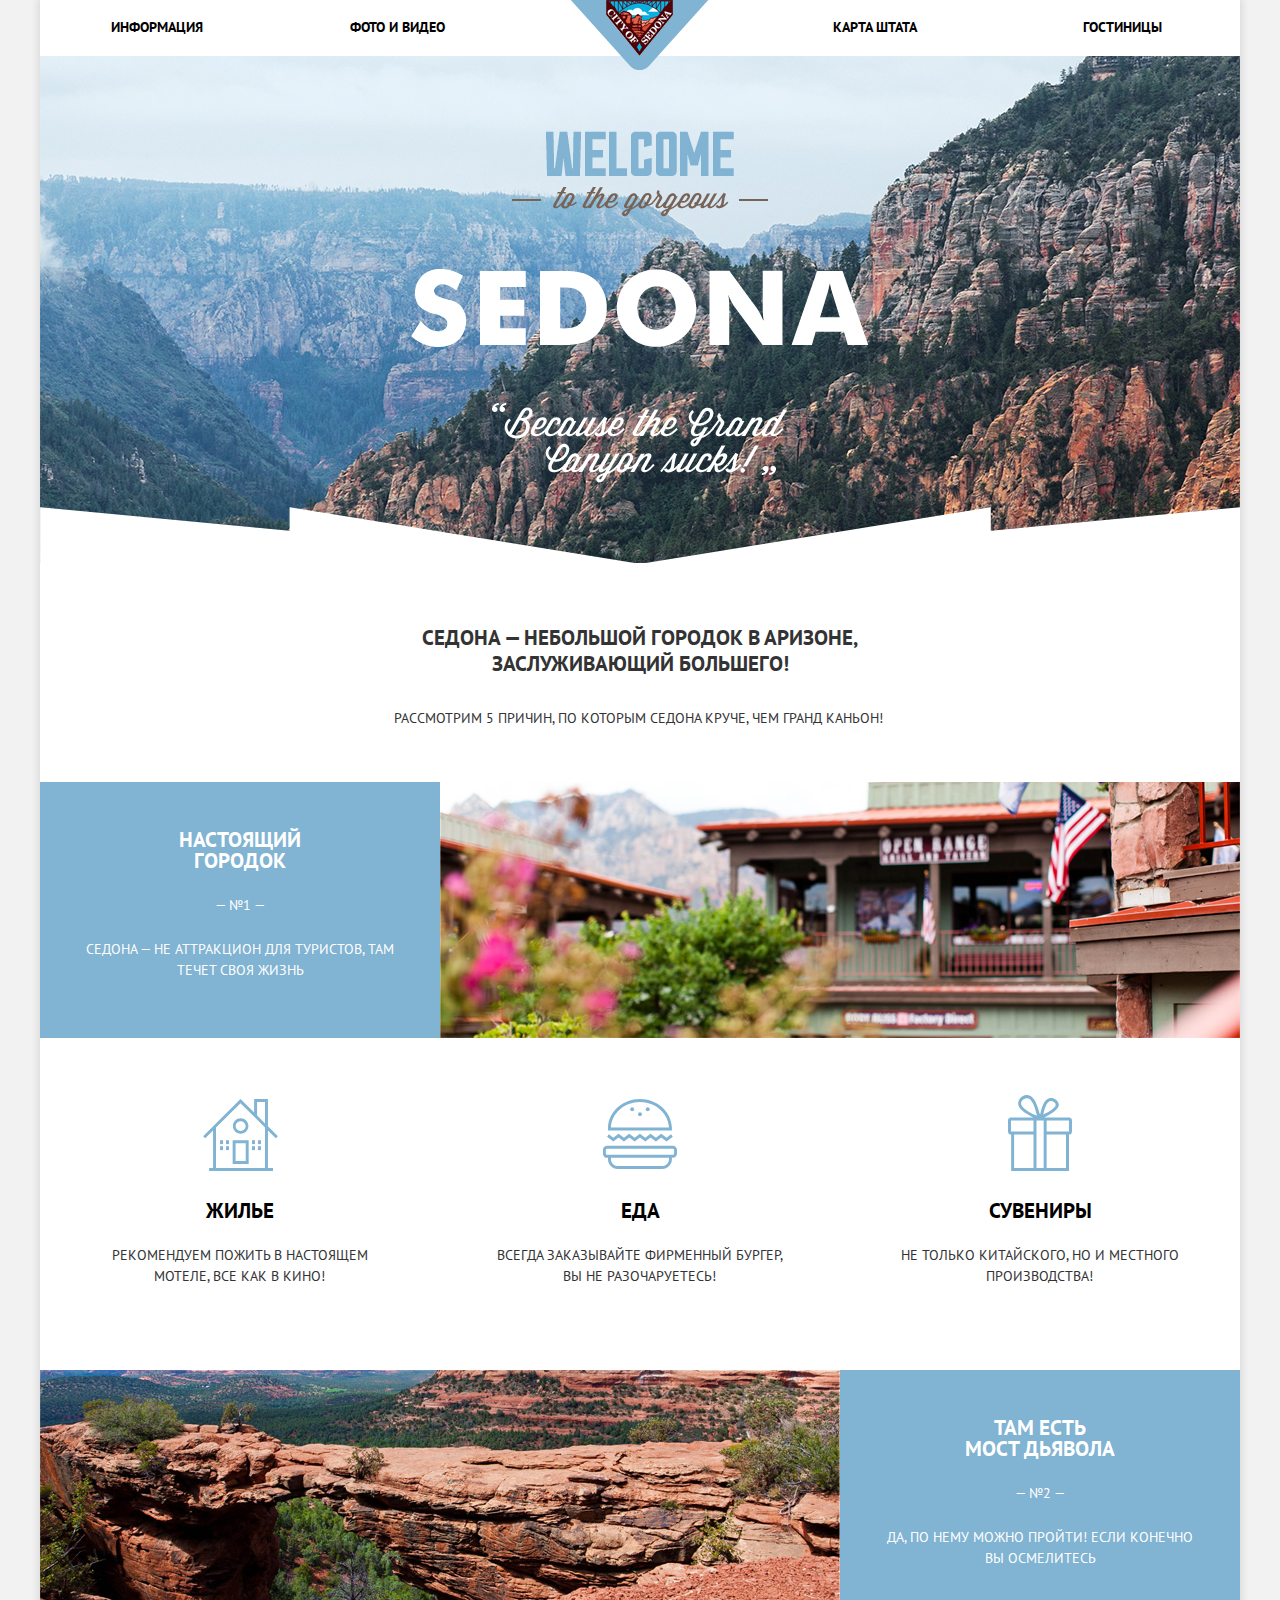
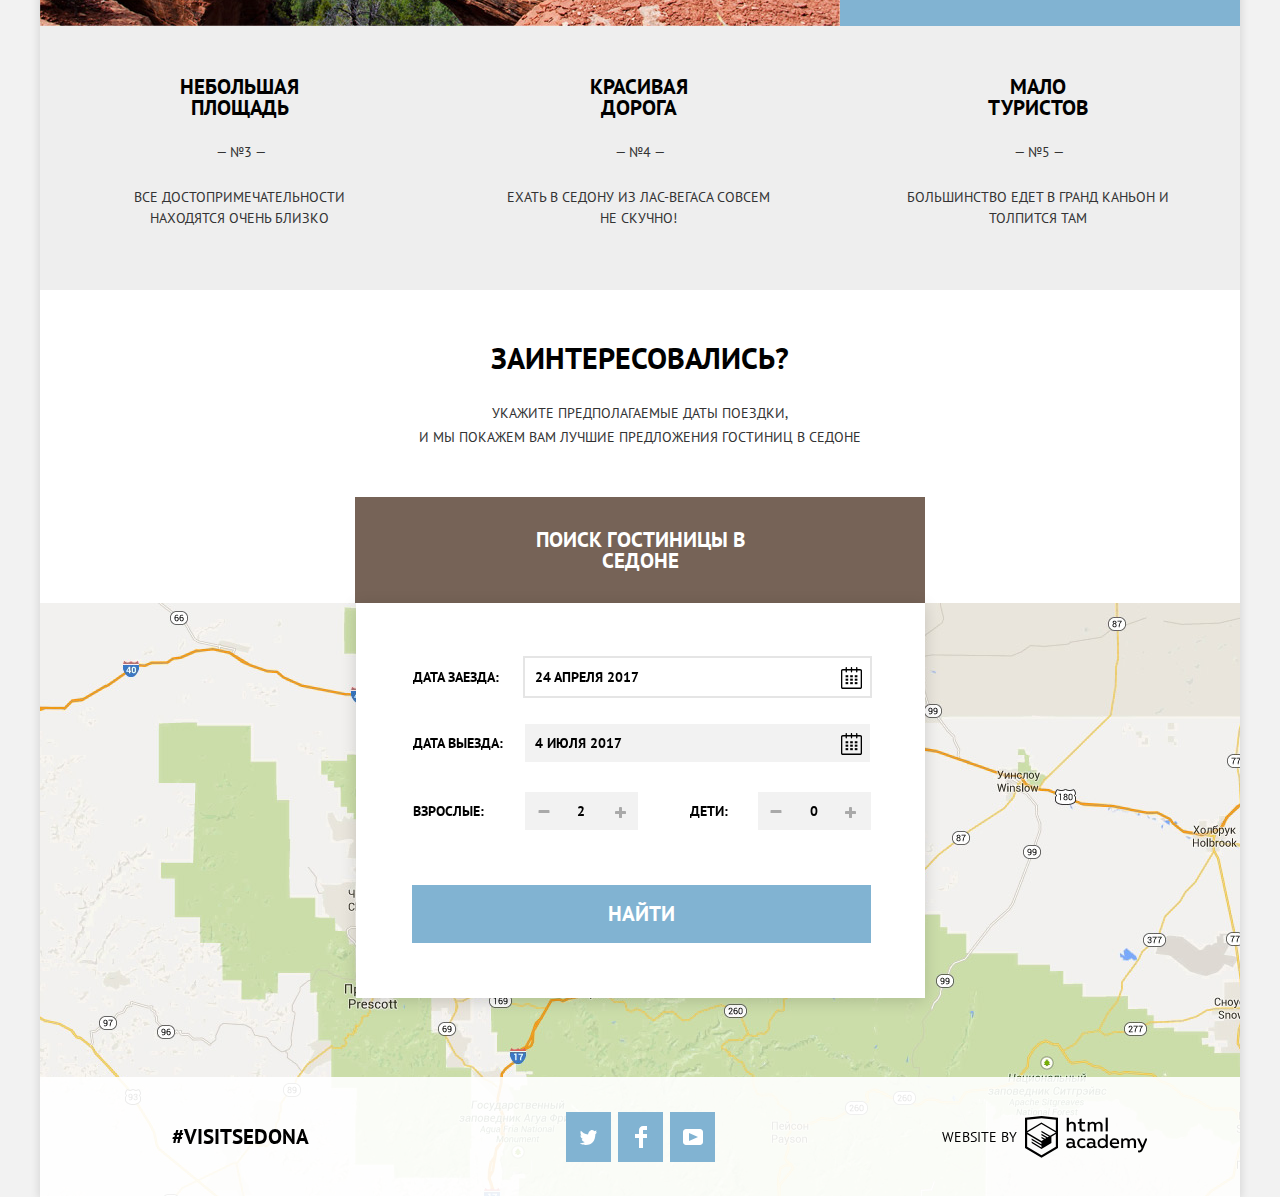
==== commit 46f557c4: "Кое что исправил" ====
--- a/index.html
+++ b/index.html
@@ -5,7 +5,7 @@
     <title>HTML Academy: Седона</title>
     <link href="css/normalize.css" rel="stylesheet">
     <link href="https://fonts.googleapis.com/css?family=PT+Sans:400,700&amp;subset=cyrillic" rel="stylesheet">
-    <link href="css/style.min.css" rel="stylesheet">
+    <link href="css/style.css" rel="stylesheet">
   </head>
   <body>
     <div class="container">
@@ -27,7 +27,7 @@
       <main>
         <h1 class="visually-hidden">Страница приветсвия города Седона</h1>
         <div class="welcome-page">
-          <img src="img/main-background.jpg" width="1200" height="513" alt="Седона">
+          <img src="img/background-main_test.jpg" width="1200" height="508" alt="Седона">
         </div>
 
         <div class="appeal">
--- a/css/style.css
+++ b/css/style.css
@@ -0,0 +1,1232 @@
+body{
+  margin: 0 auto;
+  padding: 0;
+  min-width: 1280px;
+
+  font-size: 14px;
+  line-height: 21px;
+  color: #333333;
+  font-weight: 400;
+  font-family: "PT Sans", "Arial", sans-serif;
+  text-transform: uppercase;
+
+  background-color: #f2f2f2;
+}
+
+.container{
+  margin: 0 auto;
+  width: 1200px;
+
+  background-color: #ffffff;
+  -webkit-box-shadow: 0 0 8px 2px rgba(0 ,0, 0, 0.1);
+          box-shadow: 0 0 8px 2px rgba(0 ,0, 0, 0.1);
+}
+
+.title{
+  font-size: 21px;
+  color: #000000;
+  font-weight: 700;
+  font-family: "PT Sans", "Arial", sans-serif;
+}
+
+.visually-hidden {
+  position: absolute;
+  clip: rect(0 0 0 0);
+  width: 1px;
+  height: 1px;
+  margin: -1px;
+}
+
+img{
+  width: 100%;
+  height: auto;
+}
+
+.main-header{
+  position: relative;
+}
+
+.main-logo{
+  position: absolute;
+  left: 50%;
+  margin-left: -69px;
+  z-index: 10;
+}
+
+.main-navigation{
+  line-height: 26px;
+  font-weight: 700;
+}
+
+.navigation{
+  display: -webkit-box;
+  display: -ms-flexbox;
+  display: flex;
+  margin: 0;
+  padding: 0;
+  margin-left: 71px;
+
+  list-style: none;
+}
+
+.navigation li{
+  padding: 14px 0 16px;
+}
+
+.navigation li:nth-child(2){
+  margin-left: 147px;
+}
+
+.navigation li:nth-child(3){
+  margin-left: 388px;
+}
+
+.navigation li:nth-child(4){
+  margin-left: 166px;
+}
+
+.navigation a{
+  color: #000000;
+  text-decoration: none;
+}
+
+.navigation a:hover{
+  color: #81b3d2;
+}
+
+.navigation a:active{
+  color: rgba(0, 0, 0, 0.3);
+}
+
+.welcome-page{
+  position: relative;
+  margin-bottom: 39px;
+}
+
+.welcome-page::before{
+  position: absolute;
+  content: "";
+  width: 1200px;
+  height: 57px;
+  bottom: 0px;
+
+  background-image: url("../img/background-main-mask.png");
+  background-repeat: no-repeat;
+}
+
+.welcome-page img{
+  display: block;
+}
+
+.appeal{
+  width: 492px;
+  margin: 0 auto;
+  border: 1px solid transparent;
+    
+  font-size: 21px;
+  line-height: 26px;
+  font-weight: 700;
+}
+
+.appeal p{
+  margin-bottom: 28px;
+  text-align: center;
+}
+
+.appeal p:nth-child(2){
+  margin-bottom: 50px;
+    
+  font-size: 14px;
+  font-weight: 400;
+  text-align: left;
+}
+
+.features-item{
+  display: -webkit-box;
+  display: -ms-flexbox;
+  display: flex;
+}
+
+.feature-text{
+  width: 400px;
+  margin: 0 auto;
+
+  font: inherit;
+  color: #ffffff;
+  text-align: center;
+
+  background-color: #81b3d2;
+  border-top: 1px solid transparent;
+  border-bottom: 1px solid transparent;
+}
+
+.feature-text h2{
+  margin-top: 46px;
+  margin-left: 121px;
+  margin-right: 122px;
+  color: #ffffff;
+}
+
+.feature-text .number{
+  display: inline-block;
+  margin-top: 7px;
+}
+
+.feature-text p{
+  margin-top: 23px;
+  margin-left: 45px;
+  margin-right: 45px;
+}
+
+.feature-photo img{
+  display: block;
+}
+
+.feature-item-list{
+  border: 1px solid transparent;
+}
+
+.offer-list{
+  display: -webkit-box;
+  display: -ms-flexbox;
+  display: flex;
+  -webkit-box-pack: justify;
+      -ms-flex-pack: justify;
+          justify-content: space-between;
+  margin: 0;
+  padding: 0;
+
+  list-style: none;
+}
+
+.offer-item{
+  width: 400px;
+  text-align: center;
+}
+
+.offer-item h2{
+  margin-top: 162px;
+  margin-bottom: 24px;
+}
+
+.offer-item p{
+  margin-bottom: 83px;
+  margin-left: 54px;
+  margin-right: 55px;
+}
+
+.offer-item-living{
+  background-image: url("../img/offer-item-housing.svg");
+  background-repeat: no-repeat;
+  background-position: center 61px;
+}
+
+.offer-item-food{
+  background-image: url("../img/offer-item-food.svg");
+  background-repeat: no-repeat;
+  background-position: center 61px;
+}
+
+.offer-item-souvenir{
+  background-image: url("../img/offer-item-souvenir.svg");
+  background-repeat: no-repeat;
+  background-position: center 57px;
+}
+
+.feature-item-list{
+  background-color: #eeeeee;
+}
+
+.feature-list{
+  display: -webkit-box;
+  display: -ms-flexbox;
+  display: flex;
+  margin: 0;
+  padding: 0;
+    
+  list-style: none;
+  text-align: center;
+}
+
+.feature-item{
+  width: 400px;
+}
+
+.feature-item h2{
+  margin-top: 49px;
+  margin-bottom: 24px;
+  margin-left: 128px;
+  margin-right: 130px;
+}
+
+.feature-item p{
+  margin-top: 24px;
+  margin-bottom: 60px;
+  margin-left: 62px;
+  margin-right: 65px;
+}
+
+.search-form{
+  position:relative;
+}
+
+.appeal-text{
+  width: 500px;
+  margin: 0 auto;
+  padding-top: 50px;
+
+  line-height: 24px;
+  text-align: center;
+}
+
+.appeal-text .text{
+  color: #000000;
+  font-size: 30px;
+  line-height: 36px;
+  font-weight: 700;
+}
+
+.appeal-text p{
+  margin-top: 25px;
+  margin-bottom: 48px;
+}
+
+.search-button{
+  margin-left: 315px;
+  margin-right: 315px;
+  padding-top: 32px;
+  padding-bottom: 32px;
+  padding-left: 140px;
+  padding-right: 140px;
+
+  color: #ffffff;
+  font: inherit;
+  font-size: 21px;
+  font-weight: 700;
+  text-transform: uppercase;
+
+  border: none;
+  background-color: #766357;
+  cursor: pointer;
+}
+
+.search-button:hover{
+  background-color: #604e43;
+}
+
+.search-button:active{
+  color: rgba(255, 255, 255, 0.3);
+
+  background-color: #503e33;
+}
+
+@-webkit-keyframes movingButton{
+  0%{
+    -webkit-transform: translateX(-1000px);
+            transform: translateX(-1000px);
+  }
+  80%{
+    -webkit-transform: translateX(20px);
+            transform: translateX(20px);
+  }
+  100%{
+    -webkit-transform: translateX(0);
+            transform: translateX(0);
+  }
+}
+
+@keyframes movingButton{
+  0%{
+    -webkit-transform: translateX(-1000px);
+            transform: translateX(-1000px);
+  }
+  80%{
+    -webkit-transform: translateX(20px);
+            transform: translateX(20px);
+  }
+  100%{
+    -webkit-transform: translateX(0);
+            transform: translateX(0);
+  }
+}
+
+@-webkit-keyframes shakingButton {
+ 0%,
+  100% {
+    -webkit-transform: rotate(0);
+            transform: rotate(0);
+  }
+
+  10%,
+  30%,
+  50%,
+  70%,
+  90% {
+    -webkit-transform: rotate(-1deg);
+            transform: rotate(-1deg);
+  }
+
+  20%,
+  40%,
+  60%,
+  80% {
+    -webkit-transform: rotate(1deg);
+            transform: rotate(1deg);
+  }
+}
+
+@keyframes shakingButton {
+  0%,
+  100% {
+    -webkit-transform: rotate(0);
+            transform: rotate(0);
+  }
+
+  10%,
+  30%,
+  50%,
+  70%,
+  90% {
+    -webkit-transform: rotate(-1deg);
+            transform: rotate(-1deg);
+  }
+
+  20%,
+  40%,
+  60%,
+  80% {
+    -webkit-transform: rotate(1deg);
+            transform: rotate(1deg);
+  }
+}
+
+.modal-form{
+  position: absolute;
+  left: 50%;
+  width: 569px;
+  margin-left: -284.5px;
+  z-index: 10;
+
+  color: #000000;
+  line-height: 26px;
+  font-weight: 700;
+
+  background-color: #ffffff;
+  -webkit-box-shadow: 0 3px 15px 0 rgba(0, 0, 0, 0.15);
+          box-shadow: 0 3px 15px 0 rgba(0, 0, 0, 0.15);
+  display: none;
+}
+
+.modal-form-show{
+  display: block;
+  -webkit-animation-name: movingButton;
+          animation-name: movingButton;
+  -webkit-animation-duration: 1s;
+          animation-duration: 1s;
+}
+
+.modal-form-error{
+  -webkit-animation-name: shakingButton;
+          animation-name: shakingButton;
+  -webkit-animation-duration: 1s;
+          animation-duration: 1s;  
+}
+
+.modal-form input{
+  -webkit-box-sizing: border-box;
+          box-sizing: border-box;
+  width: 345px;
+  height: 38px;
+  padding: 5px 45px 6px 10px;
+    
+  font-size: 14px;
+  font-weight: 700;
+  font-family: "PT Sans", "Arial", sans-serif;
+  color: #000000;
+  line-height: 26px;
+  text-transform: uppercase;
+    
+  border: none;
+  background-color: #f2f2f2;
+}
+
+.modal-form input[type="text"]::-webkit-input-placeholder{
+    color: #000000;
+} 
+.modal-form input[type="text"]::-moz-placeholder{
+    color: #000000;
+}
+
+.modal-form input:hover{
+  background-color: #ebebeb;
+}
+
+.modal-form input:focus{
+  outline: 2px solid #e5e5e5;
+  background-color: #ffffff;
+}
+
+.modal-form .field-number{
+  width: 113px;
+  padding-right: 37px;
+  padding-left: 37px;
+    
+  text-align: center;
+}
+
+.modal-form label{
+  -webkit-box-sizing: border-box;
+          box-sizing: border-box;
+  position: relative;
+  display: inline-block;
+  width: 108px;
+  margin-left: 57px;
+}
+
+.modal-form label:nth-of-type(4){
+  width: 64px;
+  margin-left: 48px;
+}
+
+.modal-form input:nth-of-type(1){
+  margin-top: 55px;
+  margin-bottom: 28px;
+}
+
+.modal-form input:nth-of-type(4){
+  margin-top: 30px;
+  margin-bottom: 55px;
+}
+
+.minus{
+  position: absolute;
+  top: 12px;
+  left: 125px;
+  display: inline-block;
+  width: 13px;
+  height: 13px;
+
+  background-image: url("../img/minus.png");
+  background-repeat: no-repeat;
+  cursor: pointer;
+}
+
+.plus{
+  position: absolute;
+  top: 9px;
+  left: 202px;
+  display: inline-block;
+  width: 13px;
+  height: 13px;
+
+  background-image: url("../img/plus.png");
+  background-repeat: no-repeat;
+  cursor: pointer;
+}
+
+.minus:hover{
+  background-image: url("../img/minus-hover.png");
+  background-repeat: no-repeat;
+}
+
+.plus:hover{
+  background-image: url("../img/plus-hover.png");
+  background-repeat: no-repeat;
+}
+
+.minus:active{
+  background-image: url("../img/minus-active.png");
+  background-repeat: no-repeat;
+}
+
+.plus:active{
+  background-image: url("../img/plus-active.png");
+  background-repeat: no-repeat;
+}
+
+.children-minus{
+  left: 80px;
+}
+
+.children-plus{
+  left: 155px;
+}
+
+.modal-button{
+  padding: 16px 196px;
+  margin-left: 56px;
+  margin-bottom: 55px;
+    
+  color: #ffffff;
+  font: inherit;
+  font-size: 21px;
+  line-height: 26px;
+  font-weight: 700;
+  text-transform: uppercase;
+  text-align: center;
+
+  border: none;
+  background-color: #81b3d2;
+  cursor: pointer;
+}
+
+.modal-button:hover{
+  background-color: #669ec0;
+}
+
+.modal-button:active{
+  color: rgba(255, 255, 255, 0.3);
+  background-color: #5496bd;
+}
+
+.arrivel-time,
+.departure-time{
+  position: absolute;
+  display: inline-block;
+  width: 23px;
+  height: 23px;
+  left: 428px;
+  top: 15%;
+
+  background-image: url("../img/calendar.svg");
+  background-repeat: no-repeat;
+  cursor: pointer;
+}
+
+.arrivel-time:hover,
+.departure-time:hover{
+  background-image: url("../img/calendar-hover.svg");
+  background-repeat: no-repeat;
+}
+
+.arrivel-time:active,
+.departure-time:active{
+  background-image: url("../img/calendar-active.svg");
+  background-repeat: no-repeat;
+}
+
+.footer-content{
+  position: relative;
+  line-height: 26px;
+}
+
+.map{
+  background: url("../img/map.jpg") no-repeat;
+}
+
+.footer-social{
+  position: absolute;
+  bottom: 0;
+  width: 1200px;
+  display: -webkit-box;
+  display: -ms-flexbox;
+  display: flex;
+  padding-top: 35px;
+  padding-bottom: 35px;
+    
+  background-color: rgba(255, 255, 255, 0.9);
+}
+
+.footer-social-inner{
+  position: static;
+}
+
+.hashtag{
+  padding-top: 12px;
+  margin-left: 132px;
+}
+
+.hashtag a{
+  color: #000000;
+  font-size: 21px;
+  font-weight: 700;
+  text-decoration: none;
+}
+
+.footer-social-list{
+  display: -webkit-box;
+  display: -ms-flexbox;
+  display: flex;
+  margin: 0;
+  padding: 0;
+  margin-left: 257px;
+
+  text-align: center;
+  list-style: none;
+}
+
+.social-button{
+  width: 45px;
+  height: 50px;
+
+  background-color: #81b3d2;
+  cursor: pointer;
+}
+
+.social-button-twitter{
+  background-image: url("../img/twitter-icon.svg");
+  background-repeat: no-repeat;
+  background-position: 50% 50%;
+}
+
+.social-button-facebook{
+  margin-left: 7px;
+  background-image: url("../img/fb-icon.svg");
+  background-repeat: no-repeat;
+  background-position: 50% 50%;
+}
+
+.social-button-youtube{
+  margin-left: 7px;
+  background-image: url("../img/youtube-icon.svg");
+  background-repeat: no-repeat;
+  background-position: 50% 50%;
+}
+
+.social-button:hover{
+  background-color: #669ec0;
+}
+
+.social-button-twitter:active{
+  background-color: #5496bd;
+  background-image: url("../img/twitter-icon-push.svg");
+  background-repeat: no-repeat;
+  background-position: 50% 50%;
+}
+
+.social-button-facebook:active{
+  background-color: #5496bd;
+  background-image: url("../img/fb-icon-push.svg");
+  background-repeat: no-repeat;
+  background-position: 50% 50%;
+}
+
+.social-button-youtube:active{
+  background-color: #5496bd;
+  background-image: url("../img/youtube-icon-push.svg");
+  background-repeat: no-repeat;
+  background-position: 50% 50%;
+}
+
+.footer-copyright{
+  display: -webkit-box;
+  display: -ms-flexbox;
+  display: flex;
+  margin-left: 227px;
+
+  -webkit-box-align: center;
+
+      -ms-flex-align: center;
+
+          align-items: center;
+}
+
+.footer-social-list a{
+  margin-right: 10px;
+
+  color: #000000;
+  text-decoration: none;
+}
+
+.copyright{
+  display: inline-block;
+
+  color: #000000;
+  font-size: 14px;
+}
+
+.footer-logo{
+  display: inline-block;
+  width: 122px;
+  height: 42px;
+  margin-left: 8px;
+
+  background-image: url("../img/logo-footer.svg");
+  background-repeat: no-repeat;
+}
+
+.footer-logo:hover{
+  background-image: url("../img/logo-footer-hover.svg");
+  background-repeat: no-repeat;
+}
+
+.footer-logo:active{
+  background-image: url("../img/logo-footer-active.svg");
+  background-repeat: no-repeat;
+}
+
+.main-navigation-current{
+  color: #766357;
+}
+
+.filter-form{
+  display: -webkit-box;
+  display: -ms-flexbox;
+  display: flex;
+  padding-top: 27px;
+
+  color: #ffffff;
+
+  background-color: #47769f;
+  background-image: url("../img/filter-background.jpg");
+  background-position: 0 0;
+  background-repeat: no-repeat;
+}
+
+.filter{
+  margin: 0;
+  padding: 0;
+  margin-bottom: 7px;
+    
+  border: none;
+}
+
+.filter-infrasructure{
+  width: 155px;
+  margin-left: 71px;
+}
+
+.filter-living{
+  width: 155px;
+  margin-left: 100px;
+}
+
+.filter-price{
+  width: 320px;
+  margin-left: 330px;
+}
+
+.filter ul{
+  margin: 0;
+  padding: 0;
+  margin-top: 10px;
+
+  list-style: none;
+}
+
+.filter-infrastructure-option{
+  position: relative;
+  margin-bottom: 21px;
+}
+
+.filter-infrastructure-option input[type="checkbox"]{
+  display: none;
+}
+
+.filter-infrastructure-option label{
+  display: inline-block;
+  height: 25px;
+  padding-left: 40px;
+  
+  background-image: url("../img/checkbox-off.svg");
+  background-repeat: no-repeat;
+    
+  cursor: pointer;
+    
+}
+
+.filter-infrastructure-option input[type="checkbox"]:checked + label{
+  background-image: url("../img/checkbox-on.svg");
+  background-repeat: no-repeat;
+}
+
+.filter-infrastructure-option input[disabled] + label{
+  background-image: url("../img/checkbox-off-disabled.svg");
+  background-repeat: no-repeat; 
+}
+
+.filter-title{
+  margin-bottom: 14px;
+  font-size: 16px;
+  font-weight: 700;
+}
+
+.filter-price .filter-title{
+  margin-bottom: 10px;
+}
+
+.range-max-min{
+  -webkit-box-sizing: border-box;
+          box-sizing: border-box;
+  width: 318px;
+  height: 36px;
+  margin-bottom: 17px;
+  font-size: 0;
+  border: 2px solid #ffffff;
+  border-radius: 2px;
+    
+  background-image: url("../img/range-line-border.png");
+  background-repeat: no-repeat;
+  background-position: center center;
+}
+
+.range-max-min label{
+  -webkit-box-sizing: border-box;
+          box-sizing: border-box;
+  width: 90px;
+  padding-left: 64px;
+  padding-right: 4px;
+    
+  font-size: 14px;
+  line-height: 21px;
+  color: #ffffff;
+  text-transform: uppercase;
+  font-family: "PT Sans", "Arial", sans-serif;
+
+  cursor: pointer;
+}
+
+.range-max-min label:nth-of-type(2){
+  padding-left: 55px;
+}
+
+.range-max-min input[type="text"]::-webkit-input-placeholder{
+    color: #ffffff;
+} 
+.range-max-min input[type="text"]::-moz-placeholder{
+    color: #ffffff;
+}
+
+.range-max-min input{
+  -webkit-box-sizing: border-box;
+          box-sizing: border-box;
+  width: 70px;
+  height: 34px;
+  padding-right: 8px;
+  border: none;
+  outline: none;
+
+  font-size: 14px;
+  line-height: 21px;
+  color: #ffffff;
+  font-family: "PT Sans", "Arial", sans-serif;
+
+  background-color: transparent;
+}
+
+.range-control{
+  position: relative;
+  margin-top: 21px;
+}
+
+.range-line-full{  
+  height: 2px;
+
+  background-color: rgba(255, 255, 255, 0.3);
+}
+
+.range-line{
+  width: 252px;
+  height: 2px;
+
+  background-color: #ffffff; 
+}
+
+.range-toggle{
+  position: absolute;
+  top: -9px;  
+  width: 4px;
+  height: 4px;
+  border: 8px solid #ffffff;
+  border-radius: 50%;
+   
+  background-color: #ababab;
+  -webkit-box-shadow: 0 2px 1px 0 rgda(0, 1, 1, 0.2);
+          box-shadow: 0 2px 1px 0 rgda(0, 1, 1, 0.2);
+  
+  cursor: pointer;
+}
+
+.range-toggle-max{
+  left: 252px;
+}
+
+.range-toggle-min:hover{
+  top: -10px;  
+  border: 9px solid #ffffff;
+}
+
+.range-toggle-max:hover{
+  top: -10px;  
+  border: 9px solid #ffffff;
+}
+
+.range-button{
+  -webkit-box-sizing: border-box;
+          box-sizing: border-box;
+  padding: 5px 33px 5px 34px;
+  margin-left: 84px;
+  margin-top: 31px;
+  border: 2px solid #ffffff;
+  border-radius: 2px;
+    
+  font: inherit;
+  color: #ffffff;
+  text-transform: uppercase;
+
+  background-color: transparent;
+    
+  cursor: pointer;
+}
+
+.range-button:hover{
+  color: #000000;
+
+  background-color: #ffffff;
+}
+
+.founded{
+  margin-right: 45px;
+    
+  color: #000000;
+  font-size: 21px;
+  line-height: 26px;
+  font-weight: 700;
+}
+
+.sorting{
+  display: -webkit-box;
+  display: -ms-flexbox;
+  display: flex;
+  padding-top: 30px;
+  padding-bottom: 16px;
+  padding-left: 71px;
+  padding-right: 70px;
+}
+
+.sort{
+  margin-right: 39px;
+    
+  color: #000000;
+  font-size: 12px;
+  line-height: 18px;
+}
+
+.sorting-list{
+  width: 290px;
+  padding: 0;
+  margin-top: 5px;
+  margin-right: 453px;
+    
+  list-style: none;
+}
+
+.sorting-list li{
+  display: inline-block;
+  margin-right: 29px;
+}
+
+.sorting-list a{
+  font-size: 12px;
+  line-height: 18px;
+  color: rgba(0, 0, 0, 0.3);
+  text-decoration: none;
+
+  border-bottom: 1px dotted #81b3d2;
+}
+
+.sorting-list a:hover{
+  border-bottom: 1px dotted #81b3d2;
+    
+  color: #81b3d2;
+}
+
+.sorting-list a:active{
+  border: none;
+    
+  color: #000000;
+}
+
+.sorting-option-current{
+  color: #81b3d2;
+  font-size: 12px;
+  line-height: 18px;
+}
+
+.arrows{
+  margin-top: 10px;
+    
+  font-size: 7px;
+  line-height: 8px;
+}
+
+.arrow-up,
+.arrow-down{
+  display: inline-block;
+  width: 13px;
+  height: 13px;
+}
+
+.arrow-up{
+  margin-right: 7px;
+    
+  background-image: url("../img/icon-up-dir.svg");
+  background-repeat: no-repeat;
+    
+  cursor: pointer;
+}
+
+.arrow-up:hover{
+  background-image: url("../img/icon-up-dir-hover.svg");
+  background-repeat: no-repeat;
+}
+
+.arrow-up:active{
+  background-image: url("../img/icon-up-dir-active.svg");
+  background-repeat: no-repeat;
+}
+
+.arrow-down-active{
+  background-image: url("../img/icon-down-dir-active.svg");
+  background-repeat: no-repeat;
+}
+
+.result-info{
+  display: -webkit-box;
+  display: -ms-flexbox;
+  display: flex;
+  padding: 30px 70px 30px 72px;
+  border-bottom:1px solid #f2f2f2;
+}
+
+.result-description{
+  display: -webkit-box;
+  display: -ms-flexbox;
+  display: flex;
+  -webkit-box-orient: vertical;
+  -webkit-box-direction: normal;
+      -ms-flex-direction: column;
+          flex-direction: column;
+  margin-right: 522px;
+}
+
+.housing span:first-child{
+  display: inline-block;
+  width: 112px;
+}
+
+.rating{
+  display: -webkit-box;
+  display: -ms-flexbox;
+  display: flex;
+  -webkit-box-orient: vertical;
+  -webkit-box-direction: normal;
+      -ms-flex-direction: column;
+          flex-direction: column;
+  -webkit-box-pack: justify;
+      -ms-flex-pack: justify;
+          justify-content: space-between;
+}
+
+.rating p{
+  text-align: center;
+}
+
+.rating-stars{
+  margin-left: 3px;
+  width: 110px;
+    
+  text-align: right;
+}
+
+.rating-stars span{
+  display: inline-block;
+  width: 20px;
+  height: 20px;
+
+  background-image: url("../img/icon-star.svg");
+  background-repeat: no-repeat;
+}
+
+.result-photo img{
+  display: block;
+}
+
+.result-photo{
+  margin-right: 30px;
+}
+
+.top-line{
+  border-top:1px solid #f2f2f2;
+}
+
+.hotel-name{
+  margin-top: -5px;
+  margin-bottom: 7px;
+    
+  font-size: 21px;
+  line-height: 26px;
+  font-weight: 700;
+
+  cursor: pointer;
+}
+
+.hotel-name:hover{
+  color: #81b3d2;
+}
+
+.hotel-name:active{
+  color: rgba(0, 0, 0, 0.3);
+}
+
+.result-button{
+  margin-top: 14px;
+  border: none;
+  
+  font: inherit;  
+  text-transform: uppercase;
+  font-weight: 700;
+  color: #ffffff;
+    
+  cursor: pointer;
+}
+
+.more-detailed-button{
+  margin-right: 3px;
+  padding: 3px 16px 3px 17px;
+  background-color: #81b3d2;
+}
+
+.more-detailed-button:hover{
+  background-color: #669ec0;
+}
+
+.more-detailed-button:active{
+  color: rgba(255, 255, 255, 0.3);
+    
+  background-color: #5496bd;
+}
+
+.book-it-button{
+  padding: 3px 16px 3px 17px;
+    
+  background-color: #766357;
+}
+
+.book-it-button:hover{
+  background-color: #604e43;
+}
+
+.book-it-button:active{
+  color: rgba(255, 255, 255, 0.3);
+    
+  background-color: #503e33;
+}
+
+.rating-output{
+  margin: 0;
+  padding-top: 3px;
+  padding-bottom: 3px;
+    
+  color: #666666;
+  
+  background-color: #f2f2f2;
+}
+
+
+
+
+
+
+
+
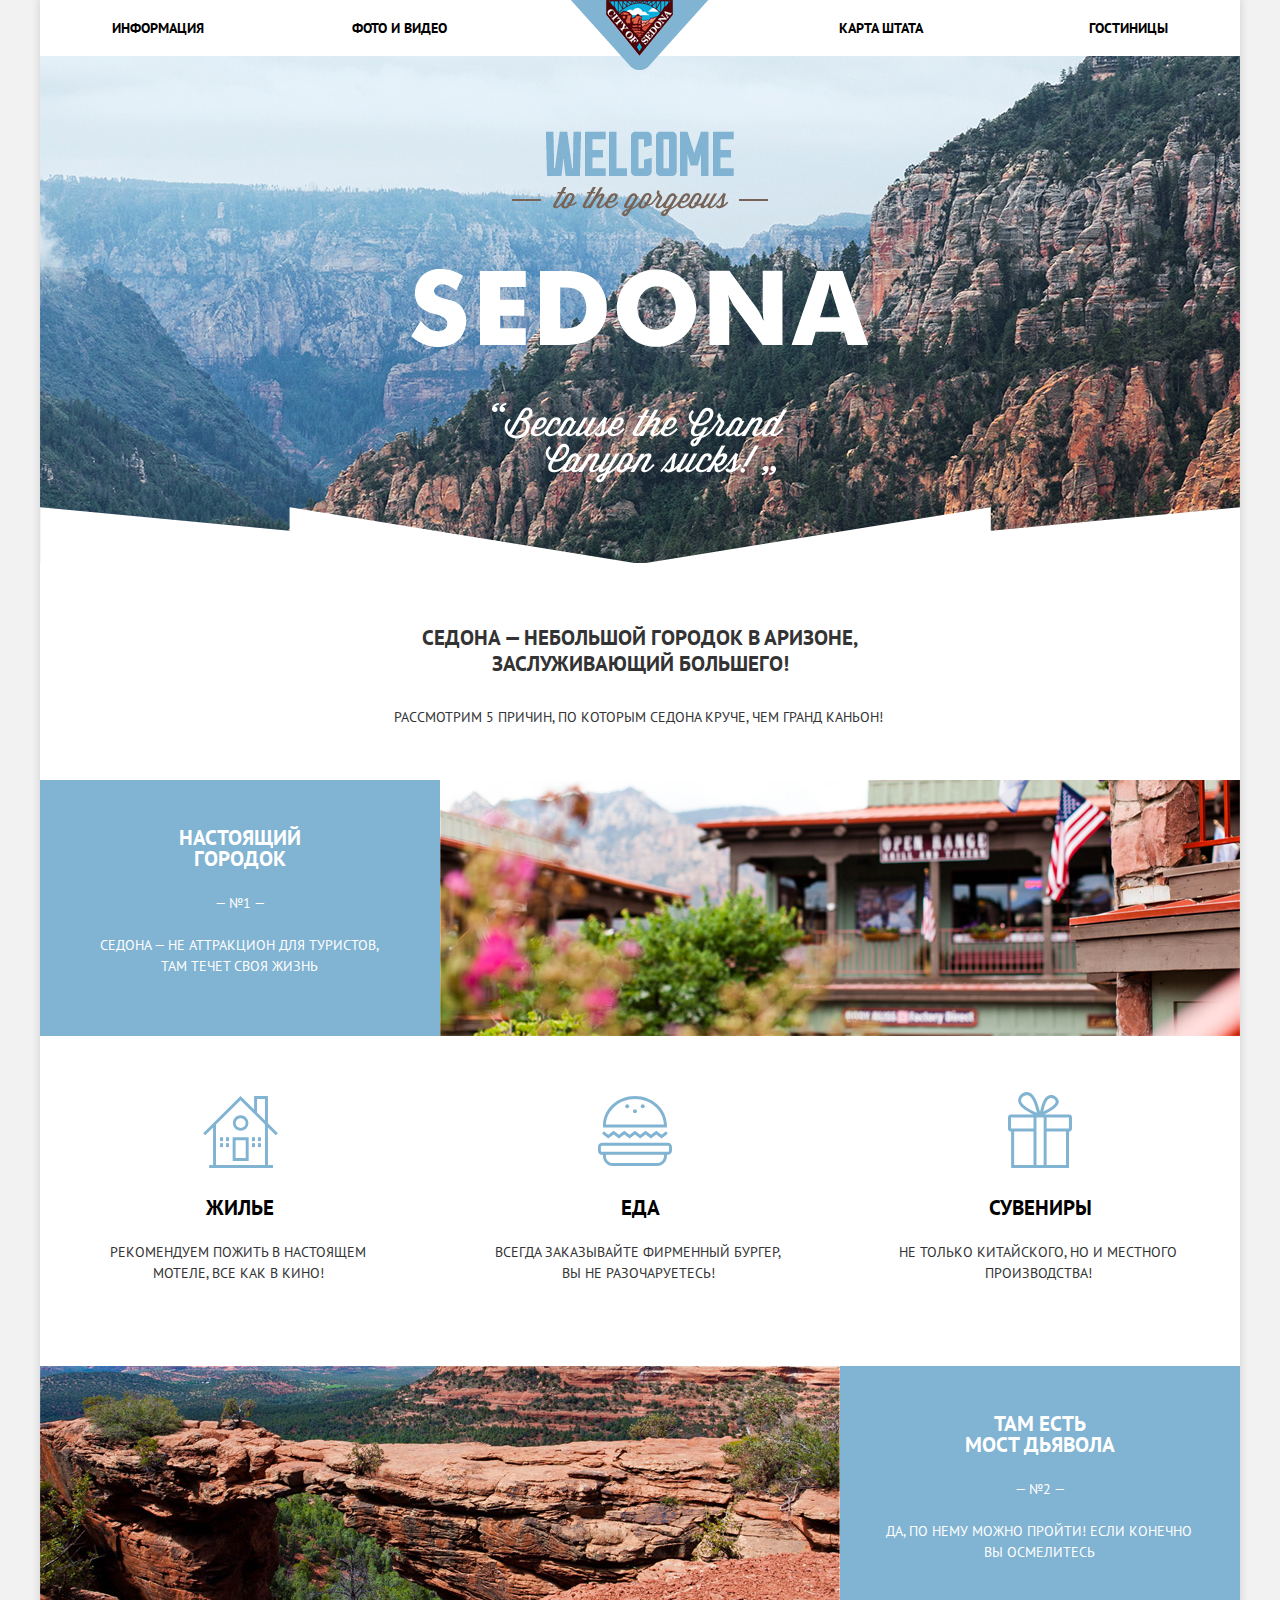
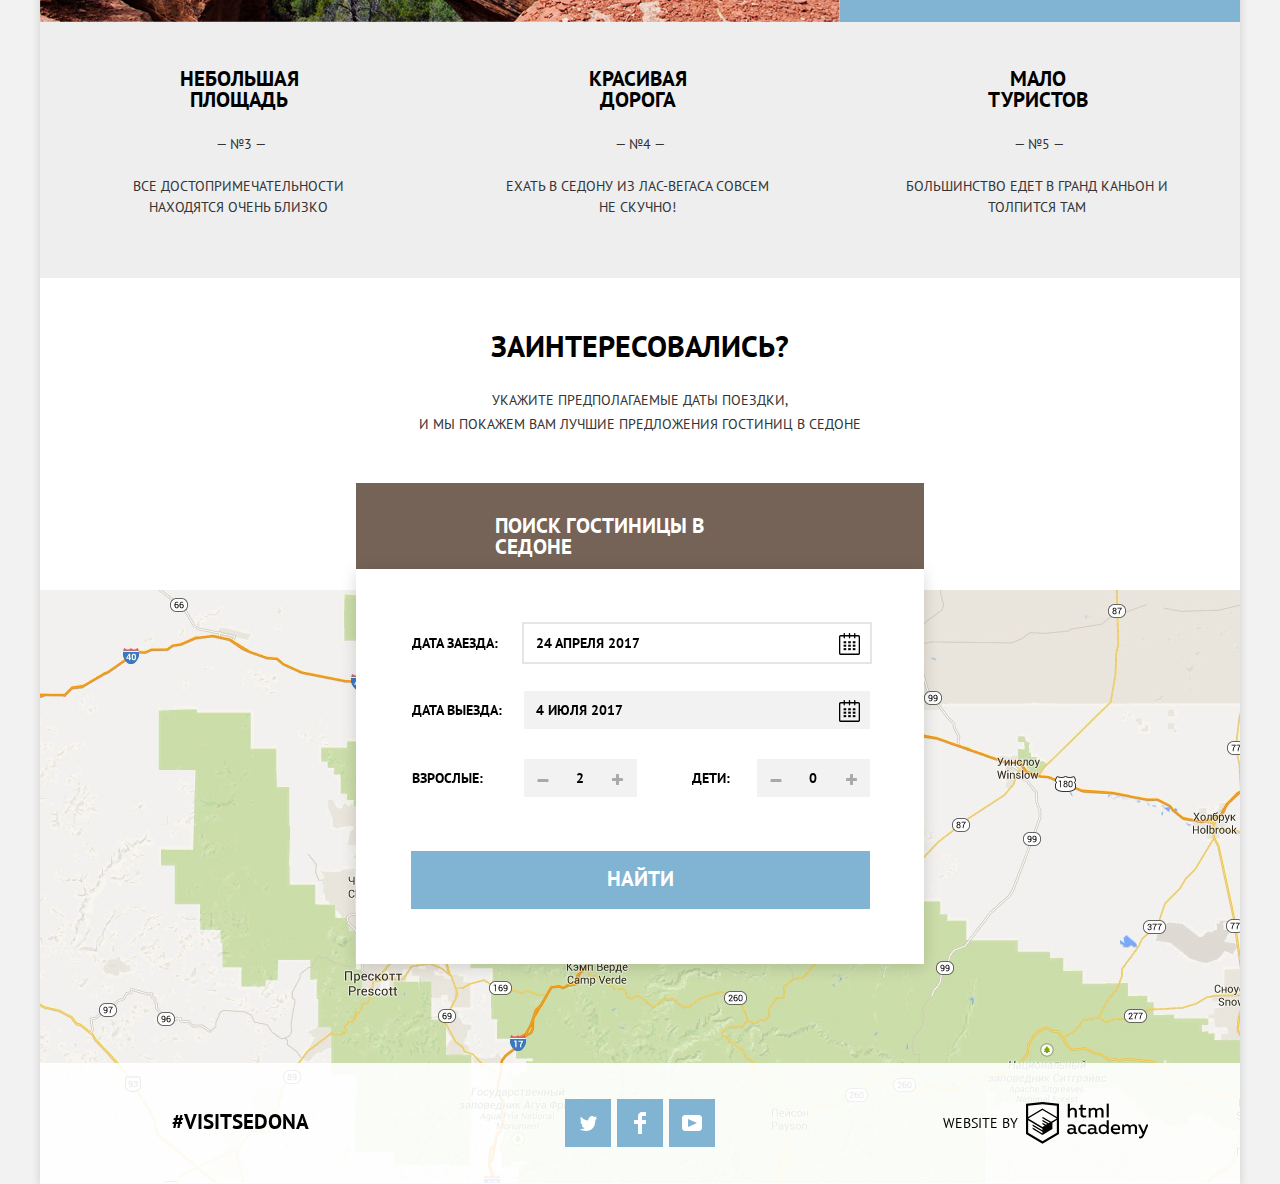
==== commit 8d5d3d79: "Исправлены замечания" ====
--- a/index.html
+++ b/index.html
@@ -1,4 +1,4 @@
-<!DOCTYPE html>
+﻿<!DOCTYPE html>
 <html lang="ru">
   <head>
     <meta charset="utf-8">
@@ -27,7 +27,7 @@
       <main>
         <h1 class="visually-hidden">Страница приветсвия города Седона</h1>
         <div class="welcome-page">
-          <img src="img/background-main_test.jpg" width="1200" height="508" alt="Седона">
+          <img src="img/main-background.jpg" width="1200" height="508" alt="Седона">
         </div>
 
         <div class="appeal">
@@ -41,7 +41,7 @@
           <div class="feature-text">
             <h2 class="title">Настоящий городок</h2>
             <span class="number">— №1 —</span>
-            <p>Седона — не аттракцион для туристов, там течет своя жизнь</p>
+            <p>Седона — не аттракцион для туристов,<br> там течет своя жизнь</p>
           </div>
           <div class="feature-photo">
             <img src="img/district-photo.jpg" width="800" height="256" alt="Фото квартала">
@@ -72,7 +72,7 @@
             <img src="img/mountain.jpg" width="800" height="256" alt="Фото Каньона">
           </div>
           <div class="feature-text">
-            <h2 class="title">Там есть<br> мост дьявола</h2>
+            <h2 class="title devil-bridge">Там есть<br> мост дьявола</h2>
             <span class="number">— №2 —</span>
             <p>Да, по нему можно пройти! Если конечно вы осмелитесь</p>
           </div>
@@ -107,17 +107,17 @@
               Укажите предполагаемые даты поездки,<br> и мы покажем вам лучшие предложения гостиниц в Седоне
             </p>
           </div>
-          <button class="search-button" type="button">
+          <a class="search-button" href="modal-form.html">
             Поиск гостиницы в седоне
-          </button>
+          </a>
           <form class="modal-form modal-form-show" action="http://echo.htmlacademy.ru" method="post">
-            <label for="arrivel"><span class="arrivel-time"></span>Дата заезда:</label>
+            <label for="arrivel"><span class="arrivel-time"><i class="visually-hidden">Календарь для выбора даты заезда</i></span>Дата заезда:</label>
             <input type="text" name="arrivel-time" id="arrivel" placeholder="24 Апреля 2017">
-            <label for="departure"><span class="departure-time"></span>Дата выезда:</label>
+            <label for="departure"><span class="departure-time"><i class="visually-hidden">Календарь для выбора даты выезда</i></span>Дата выезда:</label>
             <input type="text" name="departure-time" id="departure" placeholder="4 Июля 2017">
-            <label for="adults"><span class="minus"></span><span class="plus"></span>Взрослые:</label>
+            <label for="adults"><span class="minus"><i class="visually-hidden">Кнопка уменьшения количества взрослых</i></span><span class="plus"><i class="visually-hidden">Кнопка увеличения количества взрослых</i></span>Взрослые:</label>
             <input class="field-number" type="text" name="adults" id="adults" placeholder="2">
-            <label for="children"><span class="minus children-minus"></span><span class="plus children-plus"></span>Дети:</label>
+            <label for="children"><span class="minus children-minus"><i class="visually-hidden">Кнопка уменьшения количества детей</i></span><span class="plus children-plus"><i class="visually-hidden">Кнопка увеличения количества детей</i></span>Дети:</label>
             <input class="field-number" type="text" name="children" id="children" placeholder="0">
             <button class="modal-button" type="submit">Найти</button>
           </form>
@@ -154,7 +154,7 @@
             </ul>
             <div class="footer-copyright">
               <span class="copyright">website by</span>
-              <a class="footer-logo" href="https://htmlacademy.ru/intensive/htmlcss"></a>
+              <a class="footer-logo" href="https://htmlacademy.ru/intensive/htmlcss"><i class="visually-hidden">Логотип академии</i></a>
             </div>
           </div>
         </section>
--- a/css/style.css
+++ b/css/style.css
@@ -1,7 +1,7 @@
 body{
   margin: 0 auto;
   padding: 0;
-  min-width: 1280px;
+  min-width: 1200px;
 
   font-size: 14px;
   line-height: 21px;
@@ -42,52 +42,42 @@
   height: auto;
 }
 
-.main-header{
-  position: relative;
-}
-
 .main-logo{
   position: absolute;
+  top: 0;
   left: 50%;
   margin-left: -69px;
   z-index: 10;
 }
 
-.main-navigation{
-  line-height: 26px;
-  font-weight: 700;
+.main-header{
+  padding-left: 6%;
+  padding-right: 6%;
+  background: white;
+  position: relative;
 }
 
 .navigation{
   display: -webkit-box;
   display: -ms-flexbox;
   display: flex;
+  flex-wrap: wrap;
+  height: 56px;
   margin: 0;
   padding: 0;
-  margin-left: 71px;
 
   list-style: none;
 }
 
 .navigation li{
-  padding: 14px 0 16px;
-}
-
-.navigation li:nth-child(2){
-  margin-left: 147px;
-}
-
-.navigation li:nth-child(3){
-  margin-left: 388px;
-}
-
-.navigation li:nth-child(4){
-  margin-left: 166px;
+  width: 240px;
 }
 
 .navigation a{
   color: #000000;
   text-decoration: none;
+  font-weight: 700;
+  line-height: 56px;
 }
 
 .navigation a:hover{
@@ -96,6 +86,19 @@
 
 .navigation a:active{
   color: rgba(0, 0, 0, 0.3);
+}
+
+.navigation li:nth-child(2){
+  margin-right: 91px;
+}
+
+.navigation li:nth-child(3){
+  text-align: right;
+}
+
+.navigation li:nth-child(4){
+  text-align: right;
+  margin-left: 5px;
 }
 
 .welcome-page{
@@ -129,12 +132,12 @@
 }
 
 .appeal p{
-  margin-bottom: 28px;
+  margin-bottom: 27px;
   text-align: center;
 }
 
 .appeal p:nth-child(2){
-  margin-bottom: 50px;
+  margin-bottom: 49px;
     
   font-size: 14px;
   font-weight: 400;
@@ -162,9 +165,14 @@
 
 .feature-text h2{
   margin-top: 46px;
-  margin-left: 121px;
-  margin-right: 122px;
+  padding-left: 121px;
+  padding-right: 122px;
+    
   color: #ffffff;
+}
+
+.devil-bridge{
+  margin-top: 45px;
 }
 
 .feature-text .number{
@@ -173,17 +181,13 @@
 }
 
 .feature-text p{
-  margin-top: 23px;
-  margin-left: 45px;
-  margin-right: 45px;
+  padding-left: 37px;
+  padding-right: 39px;
+  margin-top: 21px;
 }
 
 .feature-photo img{
   display: block;
-}
-
-.feature-item-list{
-  border: 1px solid transparent;
 }
 
 .offer-list{
@@ -205,35 +209,37 @@
 }
 
 .offer-item h2{
-  margin-top: 162px;
-  margin-bottom: 24px;
+  margin-top: 161px;
+  margin-bottom: 10px;
 }
 
 .offer-item p{
-  margin-bottom: 83px;
-  margin-left: 54px;
-  margin-right: 55px;
+  display: inline-block;
+  margin-bottom: 82px;
+  padding-left: 46px;
+  padding-right: 50px;
 }
 
 .offer-item-living{
   background-image: url("../img/offer-item-housing.svg");
   background-repeat: no-repeat;
-  background-position: center 61px;
+  background-position: center 60px;
 }
 
 .offer-item-food{
   background-image: url("../img/offer-item-food.svg");
   background-repeat: no-repeat;
-  background-position: center 61px;
+  background-position: 158px 60px;
 }
 
 .offer-item-souvenir{
   background-image: url("../img/offer-item-souvenir.svg");
   background-repeat: no-repeat;
-  background-position: center 57px;
+  background-position: center 56px;
 }
 
 .feature-item-list{
+  border: 1px solid transparent;
   background-color: #eeeeee;
 }
 
@@ -250,20 +256,24 @@
 
 .feature-item{
   width: 400px;
+  margin-bottom: 59px;
 }
 
 .feature-item h2{
-  margin-top: 49px;
+  margin-top: 45px;
   margin-bottom: 24px;
-  margin-left: 128px;
-  margin-right: 130px;
+  padding-left: 127px;
+  padding-right: 130px;
+  word-wrap: break-word;
 }
 
 .feature-item p{
-  margin-top: 24px;
-  margin-bottom: 60px;
-  margin-left: 62px;
-  margin-right: 65px;
+  margin: 0;
+  padding: 0;
+  margin-top: 21px;
+  padding-left: 61px;
+  padding-right: 65px;
+  word-wrap: break-word;
 }
 
 .search-form{
@@ -287,24 +297,25 @@
 }
 
 .appeal-text p{
-  margin-top: 25px;
-  margin-bottom: 48px;
+  margin-top: 24px;
+  margin-bottom: 47px;
 }
 
 .search-button{
-  margin-left: 315px;
-  margin-right: 315px;
+  display: inline-block;
+  margin-left: 316px;
+  margin-right: 316px;
   padding-top: 32px;
-  padding-bottom: 32px;
-  padding-left: 140px;
-  padding-right: 140px;
+  padding-bottom: 33px;
+  padding-left: 139px;
+  padding-right: 139px;
 
   color: #ffffff;
   font: inherit;
   font-size: 21px;
   font-weight: 700;
   text-transform: uppercase;
-
+  text-decoration: none;
   border: none;
   background-color: #766357;
   cursor: pointer;
@@ -403,7 +414,8 @@
 .modal-form{
   position: absolute;
   left: 50%;
-  width: 569px;
+  top: 291px;
+  width: 568px;
   margin-left: -284.5px;
   z-index: 10;
 
@@ -435,9 +447,9 @@
 .modal-form input{
   -webkit-box-sizing: border-box;
           box-sizing: border-box;
-  width: 345px;
+  width: 346px;
   height: 38px;
-  padding: 5px 45px 6px 10px;
+  padding: 6px 45px 7px 12px;
     
   font-size: 14px;
   font-weight: 700;
@@ -468,6 +480,7 @@
 
 .modal-form .field-number{
   width: 113px;
+  height: 38px;
   padding-right: 37px;
   padding-left: 37px;
     
@@ -480,27 +493,27 @@
   position: relative;
   display: inline-block;
   width: 108px;
-  margin-left: 57px;
+  margin-left: 56px;
 }
 
 .modal-form label:nth-of-type(4){
-  width: 64px;
-  margin-left: 48px;
+  width: 61px;
+  margin-left: 51px;
 }
 
 .modal-form input:nth-of-type(1){
   margin-top: 55px;
-  margin-bottom: 28px;
+  margin-bottom: 29px;
 }
 
 .modal-form input:nth-of-type(4){
   margin-top: 30px;
-  margin-bottom: 55px;
+  margin-bottom: 54px;
 }
 
 .minus{
   position: absolute;
-  top: 12px;
+  top: 14px;
   left: 125px;
   display: inline-block;
   width: 13px;
@@ -514,7 +527,7 @@
 .plus{
   position: absolute;
   top: 9px;
-  left: 202px;
+  left: 200px;
   display: inline-block;
   width: 13px;
   height: 13px;
@@ -545,16 +558,16 @@
 }
 
 .children-minus{
-  left: 80px;
+  left: 78.5px;
 }
 
 .children-plus{
-  left: 155px;
+  left: 154px;
 }
 
 .modal-button{
-  padding: 16px 196px;
-  margin-left: 56px;
+  padding: 15px 196px 17px;
+  margin-left: 55px;
   margin-bottom: 55px;
     
   color: #ffffff;
@@ -585,7 +598,7 @@
   display: inline-block;
   width: 23px;
   height: 23px;
-  left: 428px;
+  left: 427px;
   top: 15%;
 
   background-image: url("../img/calendar.svg");
@@ -621,8 +634,9 @@
   display: -webkit-box;
   display: -ms-flexbox;
   display: flex;
-  padding-top: 35px;
-  padding-bottom: 35px;
+  align-items: center;
+  padding-top: 36px;
+  padding-bottom: 37px;
     
   background-color: rgba(255, 255, 255, 0.9);
 }
@@ -632,7 +646,6 @@
 }
 
 .hashtag{
-  padding-top: 12px;
   margin-left: 132px;
 }
 
@@ -649,15 +662,15 @@
   display: flex;
   margin: 0;
   padding: 0;
-  margin-left: 257px;
+  margin-left: 256px;
 
   text-align: center;
   list-style: none;
 }
 
 .social-button{
-  width: 45px;
-  height: 50px;
+  width: 46px;
+  height: 48px;
 
   background-color: #81b3d2;
   cursor: pointer;
@@ -670,14 +683,14 @@
 }
 
 .social-button-facebook{
-  margin-left: 7px;
+  margin-left: 6px;
   background-image: url("../img/fb-icon.svg");
   background-repeat: no-repeat;
   background-position: 50% 50%;
 }
 
 .social-button-youtube{
-  margin-left: 7px;
+  margin-left: 6px;
   background-image: url("../img/youtube-icon.svg");
   background-repeat: no-repeat;
   background-position: 50% 50%;
@@ -712,7 +725,8 @@
   display: -webkit-box;
   display: -ms-flexbox;
   display: flex;
-  margin-left: 227px;
+  align-items: center;
+  margin-left: 228px;
 
   -webkit-box-align: center;
 
@@ -730,7 +744,7 @@
 
 .copyright{
   display: inline-block;
-
+  vertical-align: middle;
   color: #000000;
   font-size: 14px;
 }
@@ -756,7 +770,10 @@
 }
 
 .main-navigation-current{
-  color: #766357;
+  color: #000000;
+  text-decoration: none;
+  font-weight: 700;
+  line-height: 56px;
 }
 
 .filter-form{
@@ -805,34 +822,56 @@
 }
 
 .filter-infrastructure-option{
+  margin-bottom: 25px;
+}
+
+.filter-infrastructure-option input[type="checkbox"]{
+  position: absolute;
+  width: 1px;
+  height: 1px;
+  margin: -1px;
+  border: 0;
+  padding: 0;
+  white-space: nowrap;
+  clip-path: inset(100%);
+  clip: rect(0 0 0 0);
+  overflow: hidden;
+}
+
+.filter-infrastructure-option label{
   position: relative;
-  margin-bottom: 21px;
-}
-
-.filter-infrastructure-option input[type="checkbox"]{
-  display: none;
-}
-
-.filter-infrastructure-option label{
-  display: inline-block;
-  height: 25px;
-  padding-left: 40px;
+  padding-left: 42px;
   
-  background-image: url("../img/checkbox-off.svg");
-  background-repeat: no-repeat;
-    
-  cursor: pointer;
-    
-}
-
-.filter-infrastructure-option input[type="checkbox"]:checked + label{
+  cursor: pointer;   
+}
+
+.filter-infrasructure label{
+  padding-left: 40px;  
+}
+
+.filter-infrastructure-option label::before{
+  position: absolute;
+  left: 1px;
+  content: "";
+  width: 27px;
+  height: 23px;
+  background-image: url(../img/checkbox-off.svg);
+  background-repeat: no-repeat;  
+}
+
+.filter-infrastructure-option input[type="checkbox"]:checked + label::before{
   background-image: url("../img/checkbox-on.svg");
   background-repeat: no-repeat;
 }
 
+.filter-infrastructure-option input[disabled] + label::before{
+  background-image: url("../img/checkbox-off-disabled.svg");
+  background-repeat: no-repeat;
+  cursor: default;
+}
+
 .filter-infrastructure-option input[disabled] + label{
-  background-image: url("../img/checkbox-off-disabled.svg");
-  background-repeat: no-repeat; 
+  cursor: default;  
 }
 
 .filter-title{
@@ -1097,7 +1136,8 @@
   -webkit-box-direction: normal;
       -ms-flex-direction: column;
           flex-direction: column;
-  margin-right: 522px;
+  width: 760px;
+  padding-right: 20px;
 }
 
 .housing span:first-child{
@@ -1214,12 +1254,14 @@
 }
 
 .rating-output{
+  box-sizing: border-box;
+  width: 110px;
   margin: 0;
   padding-top: 3px;
   padding-bottom: 3px;
+  padding-left: 5px;
     
   color: #666666;
-  
   background-color: #f2f2f2;
 }
 
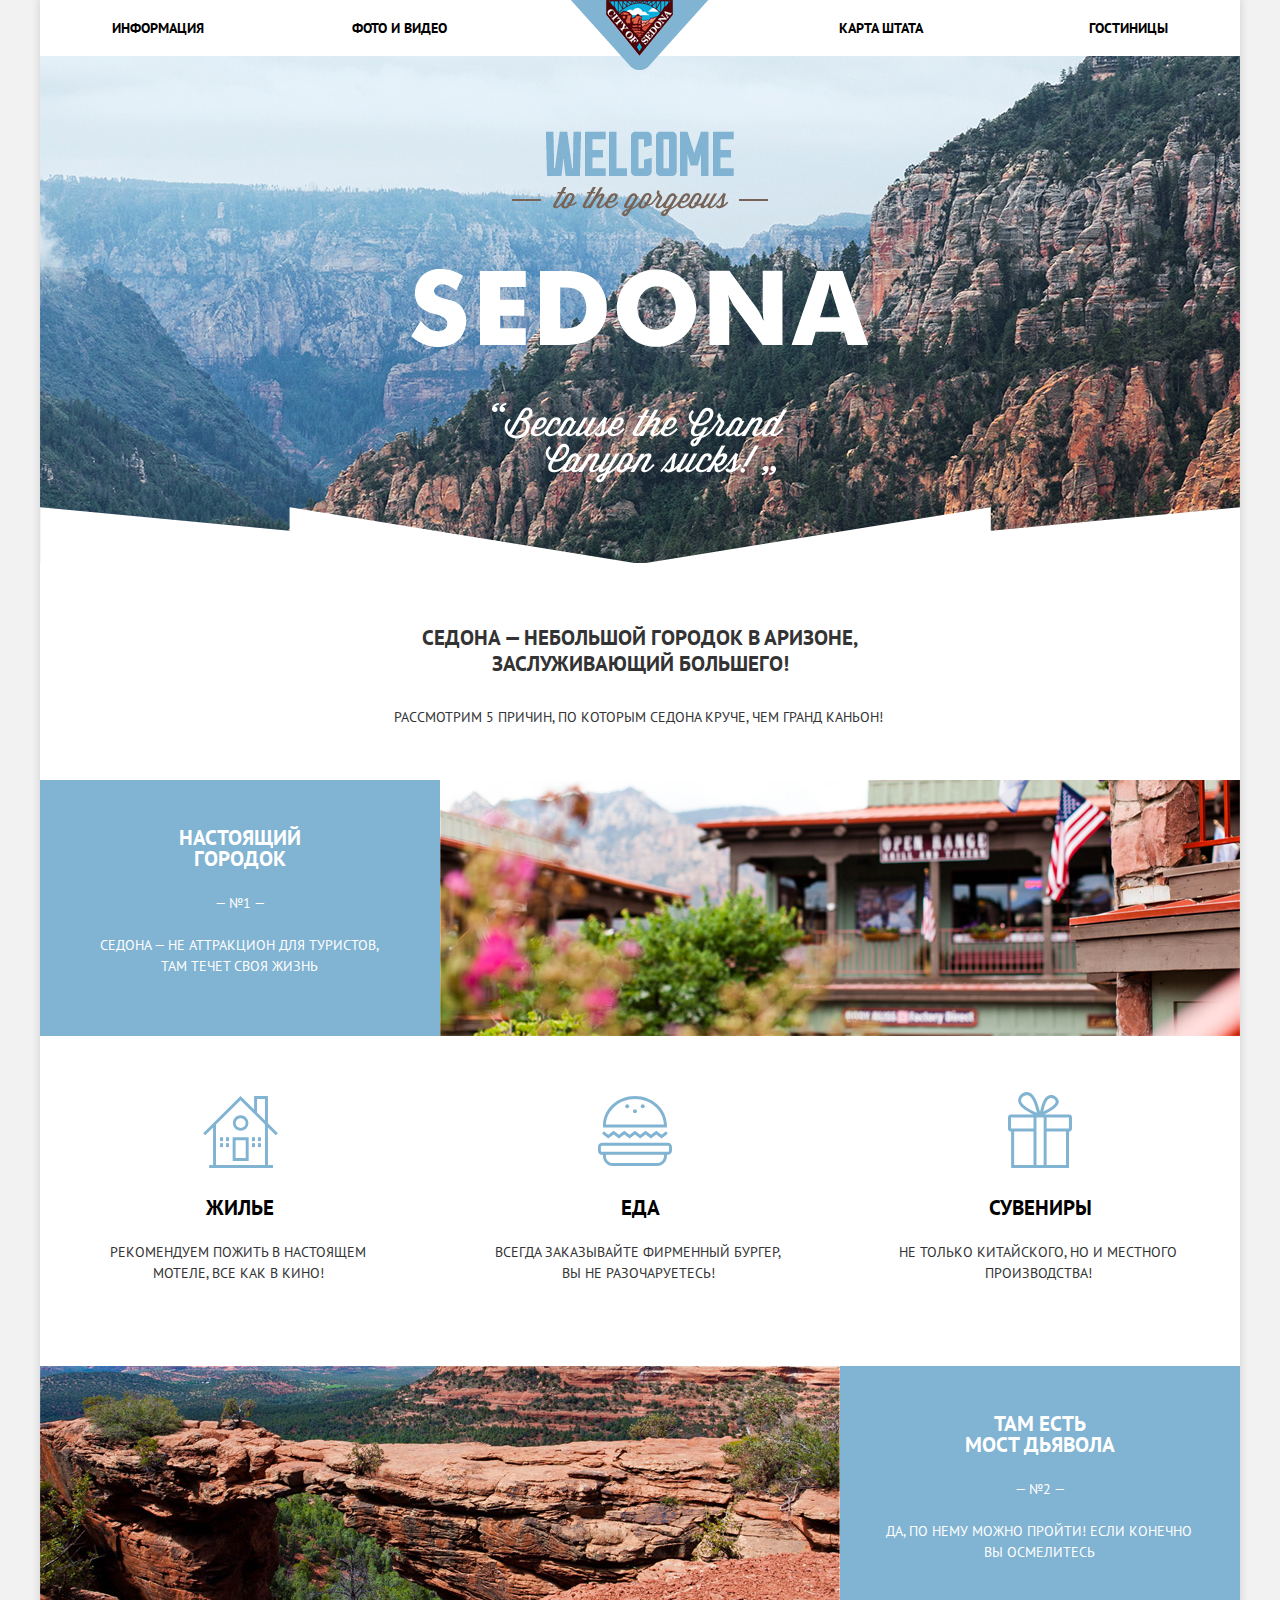
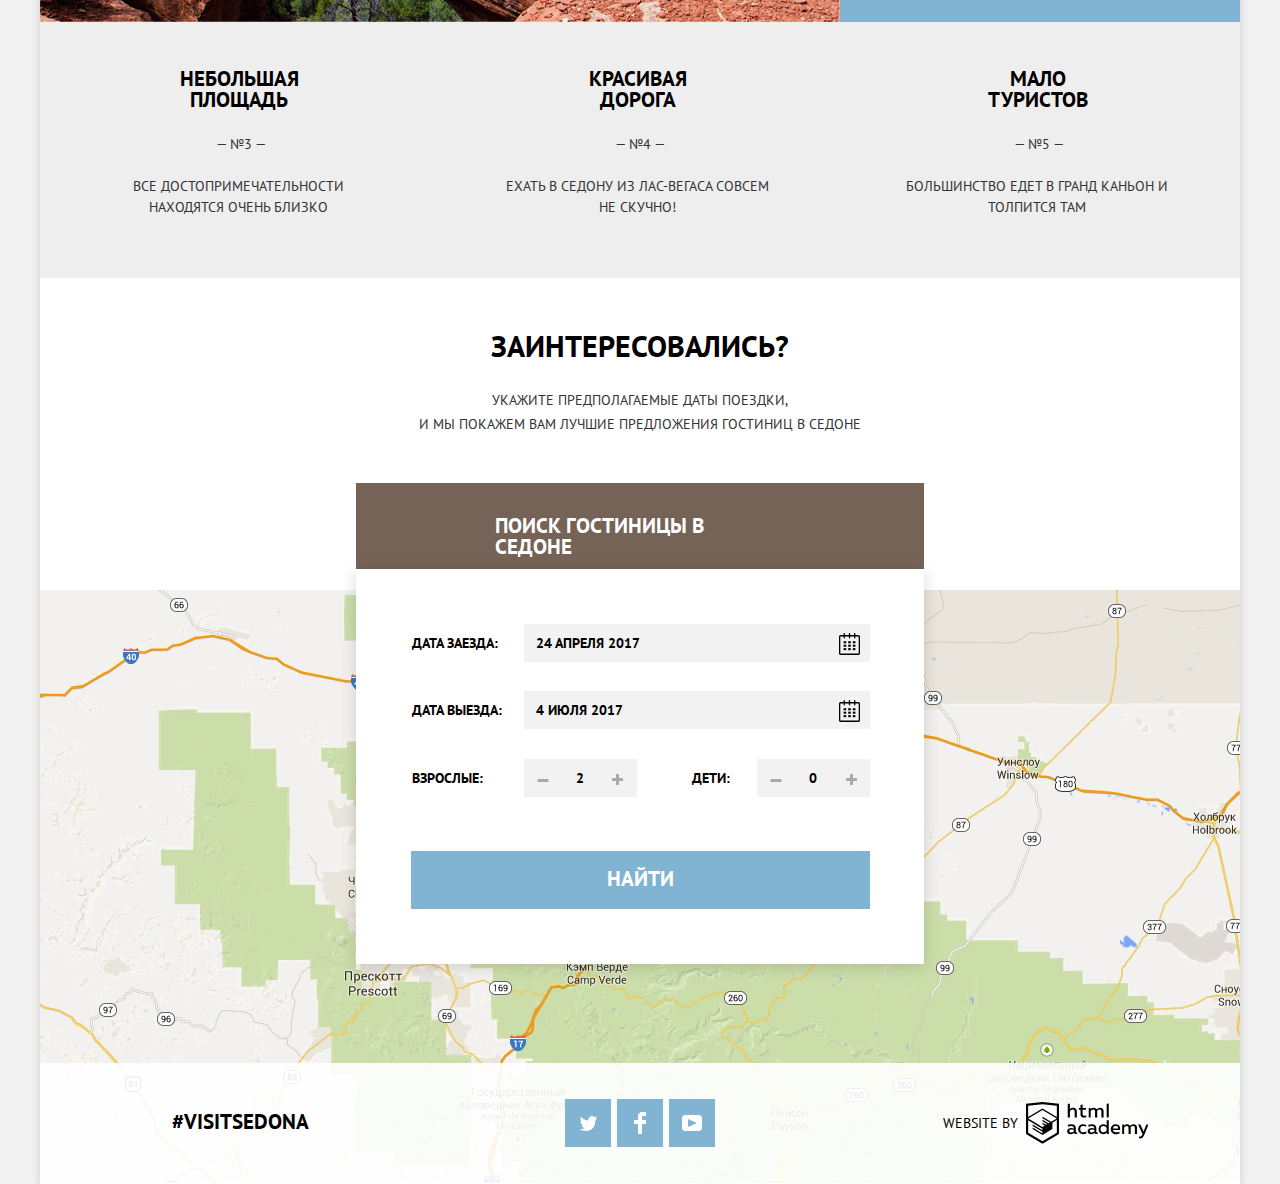
==== commit f920c0bb: "Исправил_замечания" ====
--- a/index.html
+++ b/index.html
@@ -5,7 +5,7 @@
     <title>HTML Academy: Седона</title>
     <link href="css/normalize.css" rel="stylesheet">
     <link href="https://fonts.googleapis.com/css?family=PT+Sans:400,700&amp;subset=cyrillic" rel="stylesheet">
-    <link href="css/style.css" rel="stylesheet">
+    <link href="css/style.min.css" rel="stylesheet">
   </head>
   <body>
     <div class="container">
--- a/css/style.min.css
+++ b/css/style.min.css
@@ -0,0 +1 @@
+.title,body{font-family:"PT Sans","Arial",sans-serif}body{margin:0 auto;padding:0;min-width:1200px;line-height:21px;text-transform:uppercase;background-color:#f2f2f2;font-size:14px;color:#333;font-weight:400}.container{margin:0 auto;width:1200px;background-color:#fff;-webkit-box-shadow:0 0 8px 2px rgba(0,0,0,.1);box-shadow:0 0 8px 2px rgba(0,0,0,.1)}.title{font-size:21px;color:#000;font-weight:700}.visually-hidden{position:absolute;clip:rect(0 0 0 0);width:1px;height:1px;margin:-1px}img{width:100%;height:auto}.main-logo{position:absolute;top:0;left:50%;margin-left:-69px;z-index:10}.main-header{padding-left:6%;padding-right:6%;background:#fff;position:relative}.navigation{display:-webkit-box;display:-ms-flexbox;display:flex;flex-wrap:wrap;height:56px;margin:0;padding:0;list-style:none}.navigation li{width:240px}.navigation a{color:#000;text-decoration:none;font-weight:700;line-height:56px}.navigation a:hover{color:#81b3d2}.navigation a:active{color:rgba(0,0,0,.3)}.navigation li:nth-child(2){margin-right:91px}.navigation li:nth-child(3){text-align:right}.navigation li:nth-child(4){text-align:right;margin-left:5px}.welcome-page{position:relative;margin-bottom:39px}.welcome-page::before{position:absolute;content:"";width:1200px;height:57px;bottom:0;background-image:url(../img/background-main-mask.png);background-repeat:no-repeat}.feature-photo img,.result-photo img,.welcome-page img{display:block}.appeal{width:492px;margin:0 auto;border:1px solid transparent;font-size:21px;line-height:26px;font-weight:700}.appeal p{margin-bottom:27px;text-align:center}.appeal p:nth-child(2){margin-bottom:49px;font-size:14px;font-weight:400;text-align:left}.features-item{display:-webkit-box;display:-ms-flexbox;display:flex}.feature-text{width:400px;margin:0 auto;font:inherit;color:#fff;text-align:center;background-color:#81b3d2;border-top:1px solid transparent;border-bottom:1px solid transparent}.feature-text h2{margin-top:46px;padding-left:121px;padding-right:122px;color:#fff}.devil-bridge{margin-top:45px}.feature-text .number{display:inline-block;margin-top:7px}.feature-text p{padding-left:37px;padding-right:39px;margin-top:21px}.offer-list{display:-webkit-box;display:-ms-flexbox;display:flex;-webkit-box-pack:justify;-ms-flex-pack:justify;justify-content:space-between;margin:0;padding:0;list-style:none}.offer-item{width:400px;text-align:center}.offer-item h2{margin-top:161px;margin-bottom:10px}.offer-item p{display:inline-block;margin-bottom:82px;padding-left:46px;padding-right:50px}.offer-item-living{background-image:url(../img/offer-item-housing.svg);background-repeat:no-repeat;background-position:center 60px}.offer-item-food,.offer-item-souvenir{background-image:url(../img/offer-item-food.svg);background-repeat:no-repeat;background-position:158px 60px}.offer-item-souvenir{background-image:url(../img/offer-item-souvenir.svg);background-position:center 56px}.feature-item-list{border:1px solid transparent;background-color:#eee}.feature-list{display:-webkit-box;display:-ms-flexbox;display:flex;margin:0;padding:0;list-style:none;text-align:center}.feature-item{width:400px;margin-bottom:59px}.feature-item h2{margin-top:45px;margin-bottom:24px;padding-left:127px;padding-right:130px;word-wrap:break-word}.feature-item p{margin:21px 0 0;padding:0 65px 0 61px;word-wrap:break-word}.search-form{position:relative}.appeal-text{width:500px;margin:0 auto;padding-top:50px;line-height:24px;text-align:center}.appeal-text .text,.modal-form input{color:#000;font-size:30px;line-height:36px;font-weight:700}.appeal-text p{margin-top:24px;margin-bottom:47px}.search-button{display:inline-block;margin-left:316px;margin-right:316px;padding:32px 139px 33px;color:#fff;font:inherit;font-size:21px;font-weight:700;text-transform:uppercase;text-decoration:none;border:0;background-color:#766357;cursor:pointer}.search-button:hover{background-color:#604e43}.search-button:active{color:rgba(255,255,255,.3);background-color:#503e33}@-webkit-keyframes movingButton{0%{-webkit-transform:translateX(-1000px);transform:translateX(-1000px)}80%{-webkit-transform:translateX(20px);transform:translateX(20px)}to{-webkit-transform:translateX(0);transform:translateX(0)}}@keyframes movingButton{0%{-webkit-transform:translateX(-1000px);transform:translateX(-1000px)}80%{-webkit-transform:translateX(20px);transform:translateX(20px)}to{-webkit-transform:translateX(0);transform:translateX(0)}}@-webkit-keyframes shakingButton{0%,to{-webkit-transform:rotate(0);transform:rotate(0)}10%,30%,50%,70%,90%{-webkit-transform:rotate(-1deg);transform:rotate(-1deg)}20%,40%,60%,80%{-webkit-transform:rotate(1deg);transform:rotate(1deg)}}@keyframes shakingButton{0%,to{-webkit-transform:rotate(0);transform:rotate(0)}10%,30%,50%,70%,90%{-webkit-transform:rotate(-1deg);transform:rotate(-1deg)}20%,40%,60%,80%{-webkit-transform:rotate(1deg);transform:rotate(1deg)}}.modal-form{position:absolute;left:50%;top:291px;width:568px;margin-left:-284.5px;z-index:10;color:#000;line-height:26px;font-weight:700;background-color:#fff;-webkit-box-shadow:0 3px 15px 0 rgba(0,0,0,.15);box-shadow:0 3px 15px 0 rgba(0,0,0,.15);display:none}.modal-form-error,.modal-form-show{-webkit-animation-duration:1s;animation-duration:1s}.modal-form-show{display:block;-webkit-animation-name:movingButton;animation-name:movingButton}.modal-form-error{-webkit-animation-name:shakingButton;animation-name:shakingButton}.modal-form input{-webkit-box-sizing:border-box;box-sizing:border-box;width:346px;height:38px;padding:6px 45px 7px 12px;font-size:14px;font-family:"PT Sans","Arial",sans-serif;line-height:26px;text-transform:uppercase;border:0;background-color:#f2f2f2}.modal-form input[type=text]::-webkit-input-placeholder{color:#000}.modal-form input[type=text]::-moz-placeholder{color:#000}.modal-form input:hover{background-color:#ebebeb}.modal-form input:focus{outline:2px solid #e5e5e5;background-color:#fff}.modal-form .field-number{width:113px;height:38px;padding-right:37px;padding-left:37px;text-align:center}.modal-form label{-webkit-box-sizing:border-box;box-sizing:border-box;position:relative;display:inline-block;width:108px;margin-left:56px}.modal-form label:nth-of-type(4){width:61px;margin-left:51px}.modal-form input:nth-of-type(1){margin-top:55px;margin-bottom:29px}.modal-form input:nth-of-type(4){margin-top:30px;margin-bottom:54px}.minus{position:absolute;top:14px;left:125px;display:inline-block;width:13px;height:13px;background-image:url(../img/minus.png);cursor:pointer}.minus,.minus:hover,.plus{background-repeat:no-repeat}.plus{position:absolute;top:9px;left:200px;display:inline-block;width:13px;height:13px;cursor:pointer;background-image:url(../img/plus.png)}.minus:hover{background-image:url(../img/minus-hover.png)}.minus:active,.plus:active,.plus:hover{background-image:url(../img/plus-hover.png);background-repeat:no-repeat}.minus:active,.plus:active{background-image:url(../img/minus-active.png)}.plus:active{background-image:url(../img/plus-active.png)}.children-minus{left:78.5px}.children-plus{left:154px}.modal-button{padding:15px 196px 17px;margin-left:55px;margin-bottom:55px;color:#fff;font:inherit;font-size:21px;line-height:26px;font-weight:700;text-transform:uppercase;text-align:center;border:0;background-color:#81b3d2;cursor:pointer}.modal-button:hover{background-color:#669ec0}.modal-button:active{color:rgba(255,255,255,.3);background-color:#5496bd}.arrivel-time,.departure-time{position:absolute;display:inline-block;width:23px;height:23px;left:427px;top:15%;background-image:url(../img/calendar.svg);background-repeat:no-repeat;cursor:pointer}.arrivel-time:hover,.departure-time:hover{background-image:url(../img/calendar-hover.svg);background-repeat:no-repeat}.arrivel-time:active,.departure-time:active{background-image:url(../img/calendar-active.svg);background-repeat:no-repeat}.footer-content{position:relative;line-height:26px}.map{background:url(../img/map.jpg) no-repeat}.footer-social{position:absolute;bottom:0;width:1200px;display:-webkit-box;display:-ms-flexbox;display:flex;align-items:center;padding-top:36px;padding-bottom:37px;background-color:rgba(255,255,255,.9)}.footer-social-inner{position:static}.hashtag{margin-left:132px}.hashtag a{color:#000;font-size:21px;font-weight:700;text-decoration:none}.footer-social-list{display:-webkit-box;display:-ms-flexbox;display:flex;padding:0;margin:0 0 0 256px;text-align:center;list-style:none}.social-button{width:46px;height:48px;background-color:#81b3d2;cursor:pointer}.social-button-facebook,.social-button-twitter,.social-button-youtube{background-image:url(../img/twitter-icon.svg);background-repeat:no-repeat;background-position:50% 50%}.social-button-facebook,.social-button-youtube{margin-left:6px;background-image:url(../img/fb-icon.svg)}.social-button-youtube{background-image:url(../img/youtube-icon.svg)}.social-button:hover{background-color:#669ec0}.social-button-facebook:active,.social-button-twitter:active,.social-button-youtube:active{background-color:#5496bd;background-image:url(../img/twitter-icon-push.svg);background-repeat:no-repeat;background-position:50% 50%}.social-button-facebook:active,.social-button-youtube:active{background-image:url(../img/fb-icon-push.svg)}.social-button-youtube:active{background-image:url(../img/youtube-icon-push.svg)}.footer-copyright{display:-webkit-box;display:-ms-flexbox;display:flex;margin-left:228px;-webkit-box-align:center;-ms-flex-align:center;align-items:center}.footer-social-list a{margin-right:10px;color:#000;text-decoration:none}.copyright{display:inline-block;vertical-align:middle;color:#000;font-size:14px}.footer-logo{display:inline-block;width:122px;height:42px;margin-left:8px;background-image:url(../img/logo-footer.svg);background-repeat:no-repeat}.footer-logo:active,.footer-logo:hover{background-image:url(../img/logo-footer-hover.svg);background-repeat:no-repeat}.footer-logo:active{background-image:url(../img/logo-footer-active.svg)}.main-navigation-current{color:#000;text-decoration:none;font-weight:700;line-height:56px}.filter-form{display:-webkit-box;display:-ms-flexbox;display:flex;padding-top:27px;color:#fff;background-color:#47769f;background-image:url(../img/filter-background.jpg);background-position:0 0;background-repeat:no-repeat}.filter{padding:0;margin:0 0 7px;border:0}.filter-infrasructure{width:155px;margin-left:71px}.filter-living{width:155px;margin-left:100px}.filter-price{width:320px;margin-left:330px}.filter ul{padding:0;margin:10px 0 0;list-style:none}.filter-infrastructure-option{margin-bottom:25px}.filter-infrastructure-option input[type=checkbox]{position:absolute;width:1px;height:1px;margin:-1px;border:0;padding:0;white-space:nowrap;clip-path:inset(100%);clip:rect(0 0 0 0);overflow:hidden}.filter-infrastructure-option label{position:relative;padding-left:42px;cursor:pointer}.filter-infrasructure label{padding-left:40px}.filter-infrastructure-option label::before{position:absolute;left:1px;content:"";width:27px;height:23px;background-image:url(../img/checkbox-off.svg);background-repeat:no-repeat}.filter-infrastructure-option input[type=checkbox]:checked+label::before{background-image:url(../img/checkbox-on.svg);background-repeat:no-repeat}.filter-infrastructure-option input[type=checkbox]:focus+label::before{outline:#3b99fc auto 5px}.filter-infrastructure-option input[disabled]+label::before{background-image:url(../img/checkbox-off-disabled.svg);background-repeat:no-repeat;cursor:default}.filter-infrastructure-option input[disabled]+label{cursor:default}.filter-title{margin-bottom:14px;font-size:16px;font-weight:700}.filter-price .filter-title{margin-bottom:10px}.range-max-min,.range-max-min label{-webkit-box-sizing:border-box;box-sizing:border-box}.range-max-min{height:36px;margin-bottom:17px;border:2px solid #fff;border-radius:2px;background-image:url(../img/range-line-border.png);background-repeat:no-repeat;background-position:center center;width:318px;font-size:0}.range-max-min label{width:90px;padding-left:64px;padding-right:4px;font-size:14px;line-height:21px;color:#fff;text-transform:uppercase;font-family:"PT Sans","Arial",sans-serif;cursor:pointer}.range-max-min label:nth-of-type(2){padding-left:55px}.range-max-min input[type=text]::-webkit-input-placeholder{color:#fff}.range-max-min input[type=text]::-moz-placeholder{color:#fff}.range-max-min input{-webkit-box-sizing:border-box;box-sizing:border-box;width:70px;height:34px;padding-right:8px;border:0;outline:0;font-size:14px;line-height:21px;color:#fff;font-family:"PT Sans","Arial",sans-serif;background-color:transparent}.range-control{position:relative;margin-top:21px}.range-line-full{height:2px;background-color:rgba(255,255,255,.3)}.range-line{width:252px;height:2px;background-color:#fff}.range-toggle{position:absolute;top:-9px;width:4px;height:4px;border:8px solid #fff;border-radius:50%;background-color:#ababab;-webkit-box-shadow:0 2px 1px 0 rgda(0,1,1,.2);box-shadow:0 2px 1px 0 rgda(0,1,1,.2);cursor:pointer}.range-toggle-max{left:252px}.range-toggle-max:hover,.range-toggle-min:hover{top:-10px;border:9px solid #fff}.range-button{-webkit-box-sizing:border-box;box-sizing:border-box;padding:5px 33px 5px 34px;margin-left:84px;margin-top:31px;border:2px solid #fff;border-radius:2px;font:inherit;color:#fff;text-transform:uppercase;background-color:transparent;cursor:pointer}.range-button:hover{color:#000;background-color:#fff}.founded{margin-right:45px;color:#000;font-size:21px;line-height:26px;font-weight:700}.sorting{display:-webkit-box;display:-ms-flexbox;display:flex;padding:30px 70px 16px 71px}.sort{margin-right:39px;color:#000;font-size:12px;line-height:18px}.sorting-list{width:290px;padding:0;margin-top:5px;margin-right:453px;list-style:none}.sorting-list li{display:inline-block;margin-right:29px}.sorting-list a{font-size:12px;line-height:18px;color:rgba(0,0,0,.3);text-decoration:none;border-bottom:1px dotted #81b3d2}.sorting-list a:hover{border-bottom:1px dotted #81b3d2;color:#81b3d2}.sorting-list a:active{border:0;color:#000}.sorting-option-current{color:#81b3d2;font-size:12px;line-height:18px}.arrows{margin-top:10px;font-size:7px;line-height:8px}.arrow-down,.arrow-up{display:inline-block;width:13px;height:13px}.arrow-up,.arrow-up:hover{background-repeat:no-repeat}.arrow-up{margin-right:7px;cursor:pointer;background-image:url(../img/icon-up-dir.svg)}.arrow-up:hover{background-image:url(../img/icon-up-dir-hover.svg)}.arrow-down-active,.arrow-up:active{background-image:url(../img/icon-up-dir-active.svg);background-repeat:no-repeat}.arrow-down-active{background-image:url(../img/icon-down-dir-active.svg)}.result-description,.result-info{display:-webkit-box;display:-ms-flexbox;display:flex}.result-info{padding:30px 70px 30px 72px;border-bottom:1px solid #f2f2f2}.result-description{-webkit-box-orient:vertical;-webkit-box-direction:normal;-ms-flex-direction:column;flex-direction:column;width:760px;padding-right:20px}.housing span:first-child{display:inline-block;width:112px}.rating{display:-webkit-box;display:-ms-flexbox;display:flex;-webkit-box-orient:vertical;-webkit-box-direction:normal;-ms-flex-direction:column;flex-direction:column;-webkit-box-pack:justify;-ms-flex-pack:justify;justify-content:space-between}.rating p{text-align:center}.rating-stars{margin-left:3px;width:110px;text-align:right}.rating-stars span{display:inline-block;width:20px;height:20px;background-image:url(../img/icon-star.svg);background-repeat:no-repeat}.result-photo{margin-right:30px}.top-line{border-top:1px solid #f2f2f2}.hotel-name,.result-button{font-weight:700;cursor:pointer}.hotel-name{margin-bottom:7px;font-size:21px;line-height:26px;margin-top:-5px}.hotel-name:hover{color:#81b3d2}.hotel-name:active{color:rgba(0,0,0,.3)}.result-button{margin-top:14px;border:0;font:inherit;text-transform:uppercase;color:#fff}.more-detailed-button{margin-right:3px;padding:3px 16px 3px 17px;background-color:#81b3d2}.more-detailed-button:hover{background-color:#669ec0}.more-detailed-button:active{color:rgba(255,255,255,.3);background-color:#5496bd}.book-it-button{padding:3px 16px 3px 17px;background-color:#766357}.book-it-button:hover{background-color:#604e43}.book-it-button:active{color:rgba(255,255,255,.3);background-color:#503e33}.rating-output{box-sizing:border-box;width:110px;margin:0;padding-top:3px;padding-bottom:3px;padding-left:5px;color:#666;background-color:#f2f2f2}